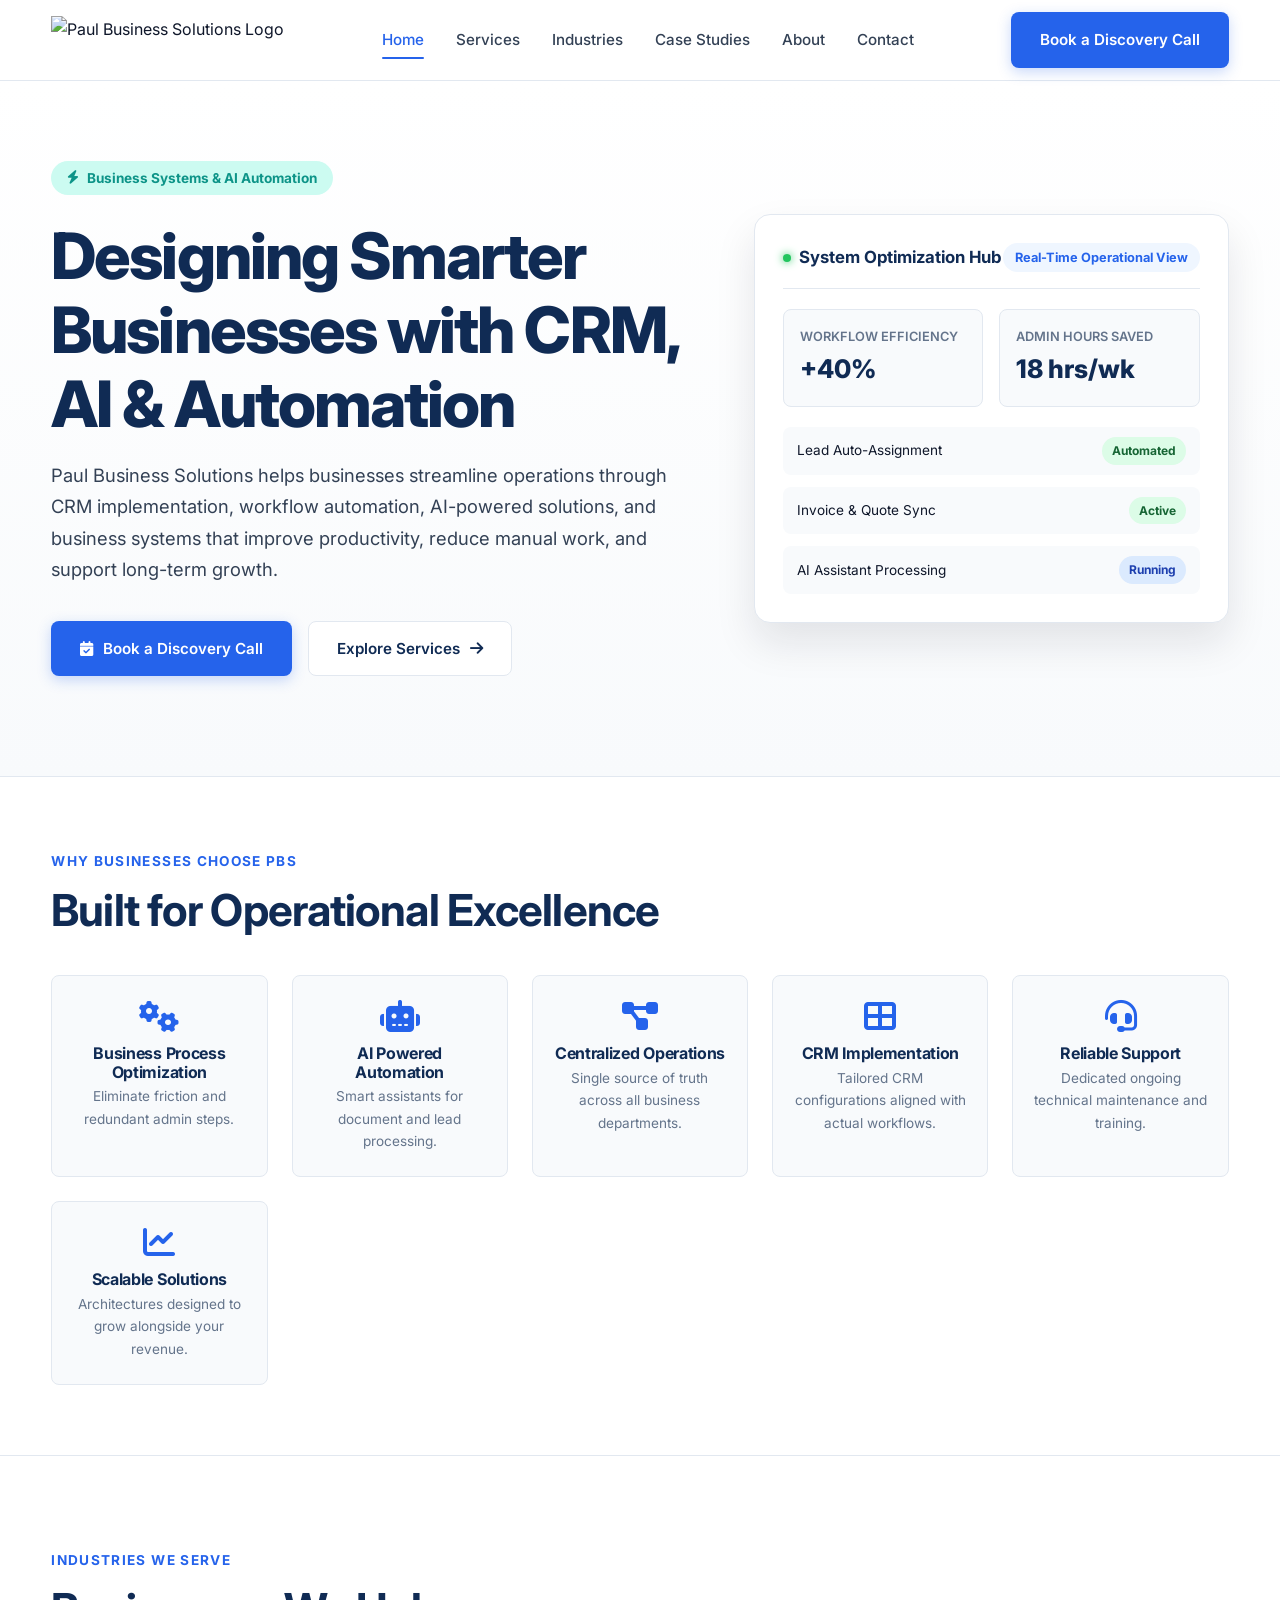
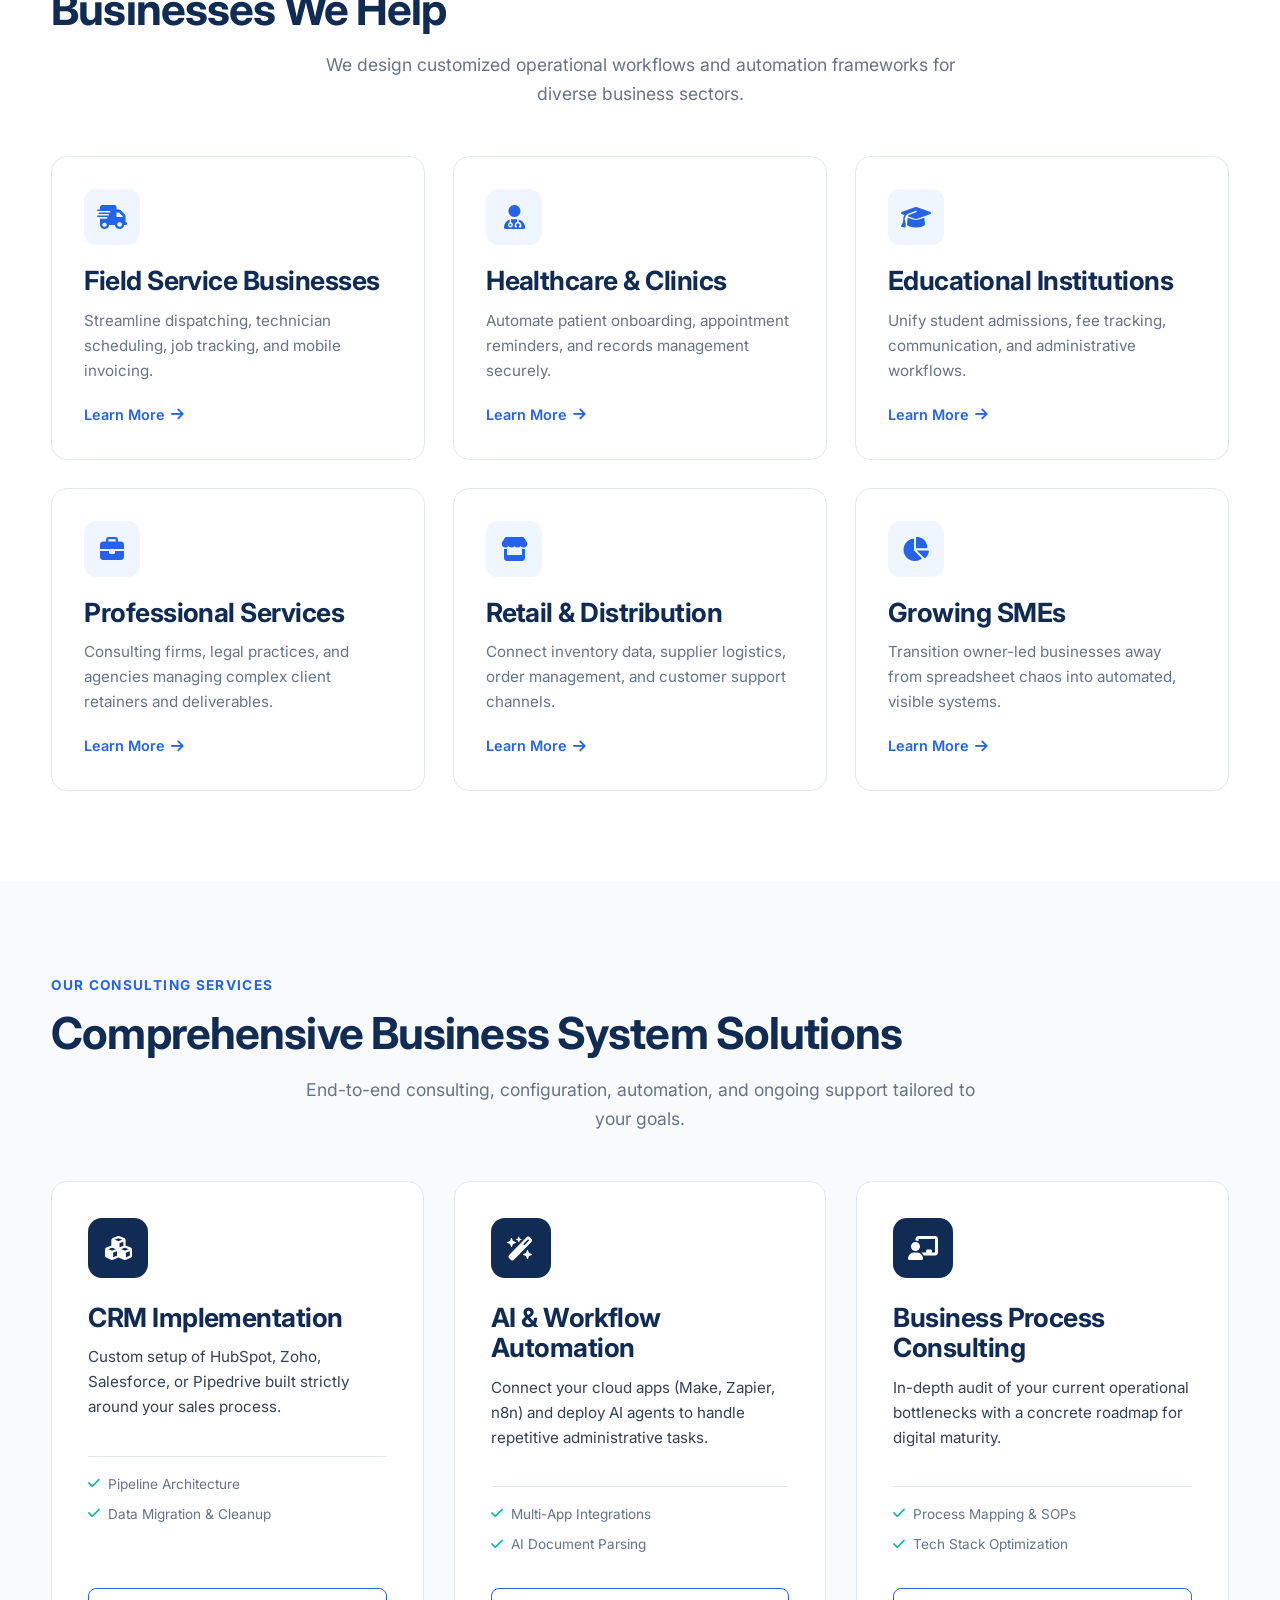
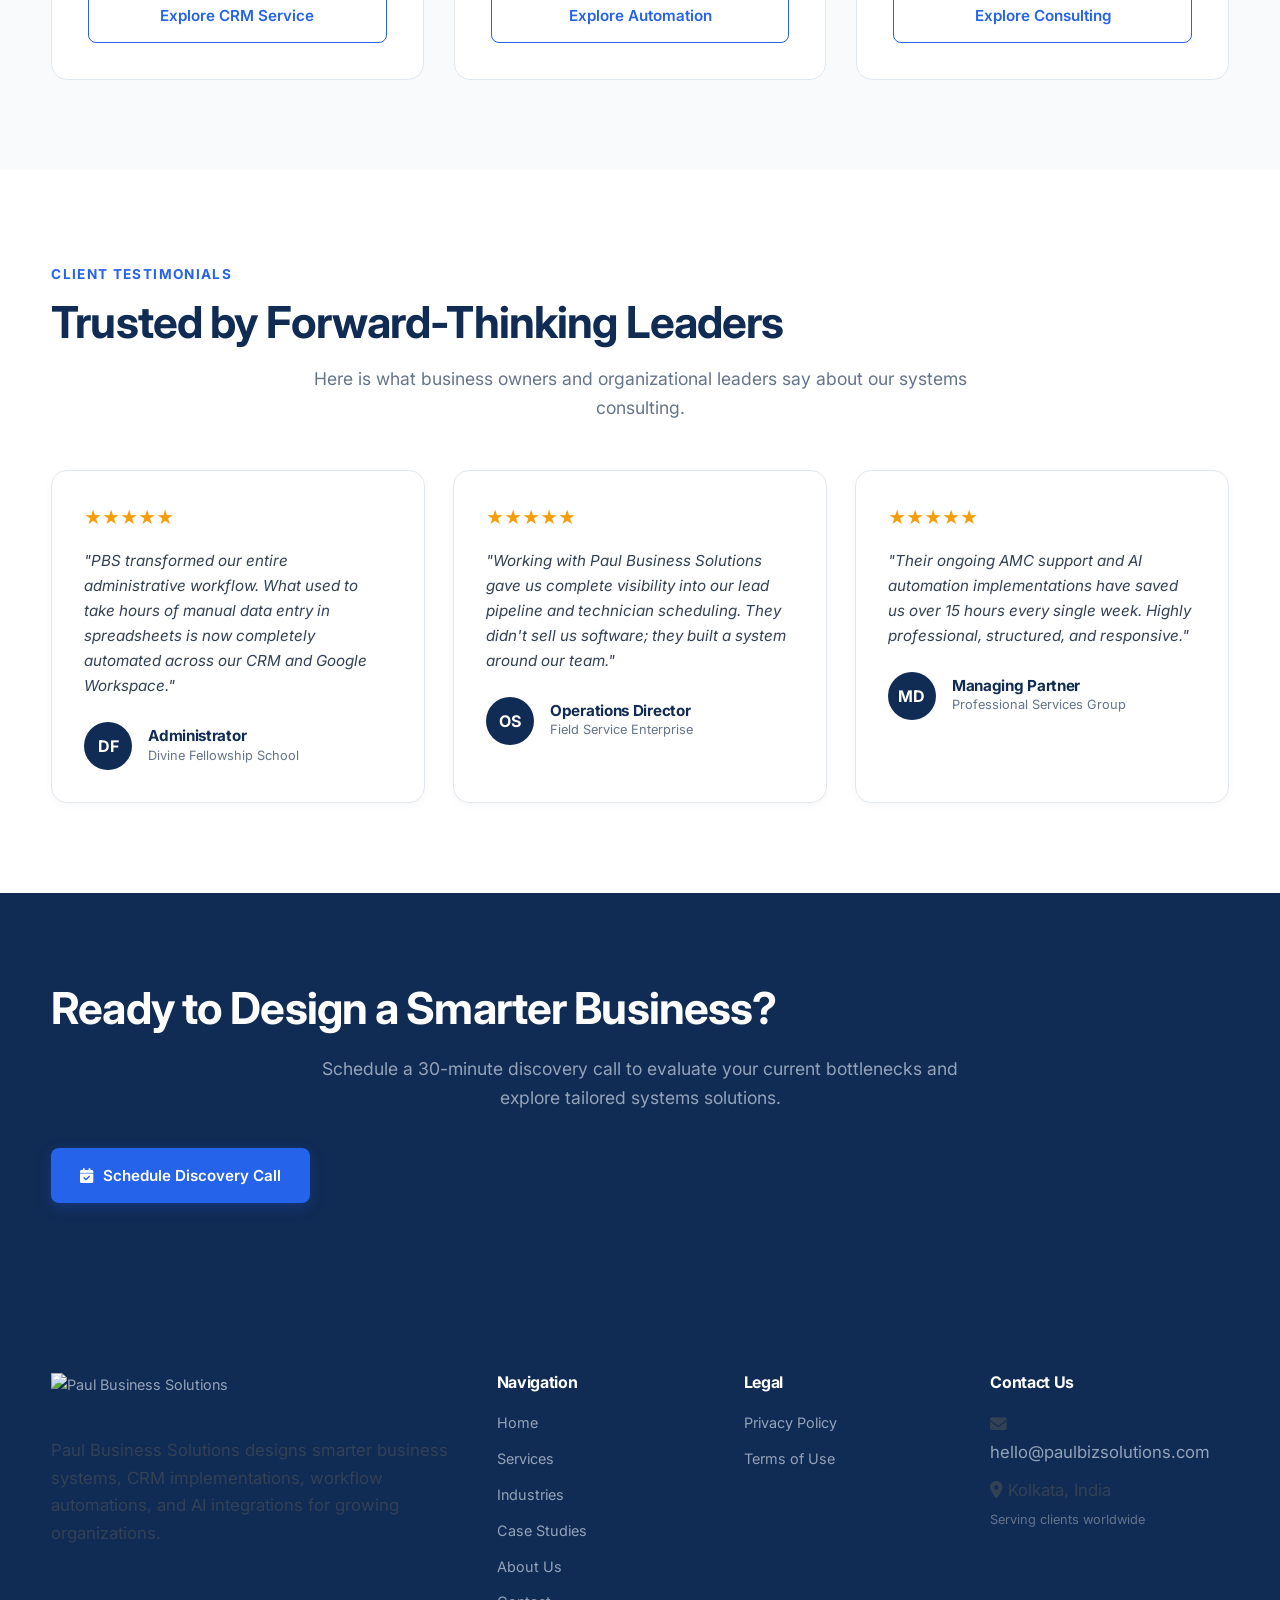
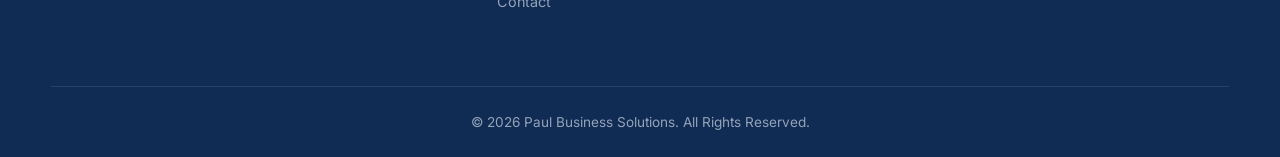
==== index.html @ d0a486e7 "update aug5" ====
<!DOCTYPE html>
<html lang="en">
<head>
    <meta charset="UTF-8">
    <meta name="viewport" content="width=device-width, initial-scale=1.0">
    <title>Paul Business Solutions | Business Systems, CRM & AI Automation Consultancy</title>
    <meta name="description" content="Paul Business Solutions designs smarter business systems, custom CRM implementations, workflow automations, and AI solutions to optimize productivity for growing SMEs.">
    <link rel="canonical" href="https://paulbizsolutions.com/">
    
    <!-- Open Graph / Social Media -->
    <meta property="og:type" content="website">
    <meta property="og:url" content="https://paulbizsolutions.com/">
    <meta property="og:title" content="Paul Business Solutions | Business Systems, CRM & AI Automation Consultancy">
    <meta property="og:description" content="Streamline your operations with tailored CRM systems, AI automation, and business process consulting.">
    <meta property="og:image" content="https://paulbizsolutions.com/assets/images/logo.png">

    <!-- Twitter -->
    <meta name="twitter:card" content="summary_large_image">
    <meta name="twitter:title" content="Paul Business Solutions | Business Systems & AI Automation">
    <meta name="twitter:description" content="Designing smarter businesses with CRM, AI, and workflow automation.">
    <meta name="twitter:image" content="https://paulbizsolutions.com/assets/images/logo.png">

    <!-- Fonts & Icons -->
    <link rel="preconnect" href="https://fonts.googleapis.com">
    <link rel="preconnect" href="https://fonts.gstatic.com" crossorigin>
    <link href="https://fonts.googleapis.com/css2?family=Inter:wght@400;500;600;700;800&display=swap" rel="stylesheet">
    <link rel="stylesheet" href="https://cdnjs.cloudflare.com/ajax/libs/font-awesome/6.7.2/css/all.min.css">
    <link rel="stylesheet" href="assets/css/style.css">

    <!-- Schema.org JSON-LD -->
    <script type="application/ld+json">
    {
      "@context": "https://schema.org",
      "@type": "Consulting",
      "name": "Paul Business Solutions",
      "url": "https://paulbizsolutions.com",
      "logo": "https://paulbizsolutions.com/assets/images/logo.png",
      "description": "Business Systems & AI Automation Consultancy specializing in CRM implementation, workflow automation, and process consulting for SMEs.",
      "email": "hello@paulbizsolutions.com",
      "address": {
        "@type": "PostalAddress",
        "addressLocality": "Kolkata",
        "addressCountry": "India"
      }
    }
    </script>
</head>
<body>

    <!-- HEADER / NAVIGATION -->
    <header>
        <div class="container navbar">
            <a href="index.html" class="logo">
                <img src="assets/images/icon.png" alt="Paul Business Solutions Logo">
            </a>

            <nav class="nav-menu" aria-label="Main Navigation">
                <a href="index.html" class="nav-link active">Home</a>
                <a href="services.html" class="nav-link">Services</a>
                <a href="industries.html" class="nav-link">Industries</a>
                <a href="case-studies.html" class="nav-link">Case Studies</a>
                <a href="about.html" class="nav-link">About</a>
                <a href="contact.html" class="nav-link">Contact</a>
            </nav>

            <a href="#" class="btn btn-primary js-calendar-btn">Book a Discovery Call</a>

            <button class="mobile-toggle" aria-label="Toggle navigation menu" aria-expanded="false">
                <i class="fa-solid fa-bars"></i>
            </button>
        </div>
    </header>

    <!-- MOBILE NAVIGATION DRAWER -->
    <div class="mobile-nav" aria-label="Mobile Navigation">
        <a href="index.html" class="nav-link active">Home</a>
        <a href="services.html" class="nav-link">Services</a>
        <a href="industries.html" class="nav-link">Industries</a>
        <a href="case-studies.html" class="nav-link">Case Studies</a>
        <a href="about.html" class="nav-link">About</a>
        <a href="contact.html" class="nav-link">Contact</a>
        <a href="#" class="btn btn-primary js-calendar-btn" style="margin-top: 16px;">Book a Discovery Call</a>
    </div>

    <!-- HERO SECTION -->
    <section class="hero">
        <div class="container hero-grid">
            <div class="hero-content">
                <span class="hero-badge">
                    <i class="fa-solid fa-bolt"></i> Business Systems & AI Automation
                </span>
                <h1>Designing Smarter Businesses with CRM, AI & Automation</h1>
                <p class="lead">
                    Paul Business Solutions helps businesses streamline operations through CRM implementation, workflow automation, AI-powered solutions, and business systems that improve productivity, reduce manual work, and support long-term growth.
                </p>
                <div class="hero-buttons">
                    <a href="#" class="btn btn-primary js-calendar-btn">
                        <i class="fa-solid fa-calendar-check"></i> Book a Discovery Call
                    </a>
                    <a href="services.html" class="btn btn-secondary">
                        Explore Services <i class="fa-solid fa-arrow-right"></i>
                    </a>
                </div>
            </div>

            <!-- HERO DASHBOARD WIDGET -->
            <div class="hero-widget">
                <div class="widget-header">
                    <div class="widget-title">
                        <span class="live-dot"></span> System Optimization Hub
                    </div>
                    <span class="meta-tag">Real-Time Operational View</span>
                </div>
                <div class="widget-stats">
                    <div class="widget-stat-card">
                        <span>Workflow Efficiency</span>
                        <strong>+40%</strong>
                    </div>
                    <div class="widget-stat-card">
                        <span>Admin Hours Saved</span>
                        <strong>18 hrs/wk</strong>
                    </div>
                </div>
                <div class="widget-activity">
                    <div class="activity-item">
                        <span>Lead Auto-Assignment</span>
                        <span class="status status-success">Automated</span>
                    </div>
                    <div class="activity-item">
                        <span>Invoice & Quote Sync</span>
                        <span class="status status-success">Active</span>
                    </div>
                    <div class="activity-item">
                        <span>AI Assistant Processing</span>
                        <span class="status status-info">Running</span>
                    </div>
                </div>
            </div>
        </div>
    </section>

    <!-- TRUST SECTION -->
    <section class="trust-section">
        <div class="container">
            <div class="text-center" style="margin-bottom: 40px;">
                <span class="section-tag">WHY BUSINESSES CHOOSE PBS</span>
                <h2>Built for Operational Excellence</h2>
            </div>
            <div class="trust-grid">
                <div class="trust-card">
                    <i class="fa-solid fa-gears"></i>
                    <h3>Business Process Optimization</h3>
                    <p>Eliminate friction and redundant admin steps.</p>
                </div>
                <div class="trust-card">
                    <i class="fa-solid fa-robot"></i>
                    <h3>AI Powered Automation</h3>
                    <p>Smart assistants for document and lead processing.</p>
                </div>
                <div class="trust-card">
                    <i class="fa-solid fa-diagram-project"></i>
                    <h3>Centralized Operations</h3>
                    <p>Single source of truth across all business departments.</p>
                </div>
                <div class="trust-card">
                    <i class="fa-solid fa-table-cells-large"></i>
                    <h3>CRM Implementation</h3>
                    <p>Tailored CRM configurations aligned with actual workflows.</p>
                </div>
                <div class="trust-card">
                    <i class="fa-solid fa-headset"></i>
                    <h3>Reliable Support</h3>
                    <p>Dedicated ongoing technical maintenance and training.</p>
                </div>
                <div class="trust-card">
                    <i class="fa-solid fa-chart-line"></i>
                    <h3>Scalable Solutions</h3>
                    <p>Architectures designed to grow alongside your revenue.</p>
                </div>
            </div>
        </div>
    </section>

    <!-- INDUSTRIES SECTION -->
    <section class="section-light">
        <div class="container">
            <div class="text-center">
                <span class="section-tag">INDUSTRIES WE SERVE</span>
                <h2>Businesses We Help</h2>
                <p class="section-subtitle">We design customized operational workflows and automation frameworks for diverse business sectors.</p>
            </div>
            <div class="industries-grid">
                <div class="industry-card">
                    <div class="industry-icon"><i class="fa-solid fa-truck-fast"></i></div>
                    <h3>Field Service Businesses</h3>
                    <p>Streamline dispatching, technician scheduling, job tracking, and mobile invoicing.</p>
                    <a href="industries.html#field-services" class="industry-link">Learn More <i class="fa-solid fa-arrow-right"></i></a>
                </div>
                <div class="industry-card">
                    <div class="industry-icon"><i class="fa-solid fa-user-doctor"></i></div>
                    <h3>Healthcare & Clinics</h3>
                    <p>Automate patient onboarding, appointment reminders, and records management securely.</p>
                    <a href="industries.html#healthcare" class="industry-link">Learn More <i class="fa-solid fa-arrow-right"></i></a>
                </div>
                <div class="industry-card">
                    <div class="industry-icon"><i class="fa-solid fa-graduation-cap"></i></div>
                    <h3>Educational Institutions</h3>
                    <p>Unify student admissions, fee tracking, communication, and administrative workflows.</p>
                    <a href="industries.html#education" class="industry-link">Learn More <i class="fa-solid fa-arrow-right"></i></a>
                </div>
                <div class="industry-card">
                    <div class="industry-icon"><i class="fa-solid fa-briefcase"></i></div>
                    <h3>Professional Services</h3>
                    <p>Consulting firms, legal practices, and agencies managing complex client retainers and deliverables.</p>
                    <a href="industries.html#professional-services" class="industry-link">Learn More <i class="fa-solid fa-arrow-right"></i></a>
                </div>
                <div class="industry-card">
                    <div class="industry-icon"><i class="fa-solid fa-store"></i></div>
                    <h3>Retail & Distribution</h3>
                    <p>Connect inventory data, supplier logistics, order management, and customer support channels.</p>
                    <a href="industries.html#retail" class="industry-link">Learn More <i class="fa-solid fa-arrow-right"></i></a>
                </div>
                <div class="industry-card">
                    <div class="industry-icon"><i class="fa-solid fa-chart-pie"></i></div>
                    <h3>Growing SMEs</h3>
                    <p>Transition owner-led businesses away from spreadsheet chaos into automated, visible systems.</p>
                    <a href="industries.html#smes" class="industry-link">Learn More <i class="fa-solid fa-arrow-right"></i></a>
                </div>
            </div>
        </div>
    </section>

    <!-- CORE SERVICES OVERVIEW -->
    <section>
        <div class="container">
            <div class="text-center">
                <span class="section-tag">OUR CONSULTING SERVICES</span>
                <h2>Comprehensive Business System Solutions</h2>
                <p class="section-subtitle">End-to-end consulting, configuration, automation, and ongoing support tailored to your goals.</p>
            </div>
            <div class="services-grid">
                <div class="service-card">
                    <div class="service-icon"><i class="fa-solid fa-cubes"></i></div>
                    <h3>CRM Implementation</h3>
                    <p>Custom setup of HubSpot, Zoho, Salesforce, or Pipedrive built strictly around your sales process.</p>
                    <ul class="service-deliverables">
                        <li><i class="fa-solid fa-check"></i> Pipeline Architecture</li>
                        <li><i class="fa-solid fa-check"></i> Data Migration & Cleanup</li>
                    </ul>
                    <a href="services.html#crm" class="btn btn-outline" style="margin-top: auto;">Explore CRM Service</a>
                </div>
                <div class="service-card">
                    <div class="service-icon"><i class="fa-solid fa-wand-magic-sparkles"></i></div>
                    <h3>AI & Workflow Automation</h3>
                    <p>Connect your cloud apps (Make, Zapier, n8n) and deploy AI agents to handle repetitive administrative tasks.</p>
                    <ul class="service-deliverables">
                        <li><i class="fa-solid fa-check"></i> Multi-App Integrations</li>
                        <li><i class="fa-solid fa-check"></i> AI Document Parsing</li>
                    </ul>
                    <a href="services.html#automation" class="btn btn-outline" style="margin-top: auto;">Explore Automation</a>
                </div>
                <div class="service-card">
                    <div class="service-icon"><i class="fa-solid fa-chalkboard-user"></i></div>
                    <h3>Business Process Consulting</h3>
                    <p>In-depth audit of your current operational bottlenecks with a concrete roadmap for digital maturity.</p>
                    <ul class="service-deliverables">
                        <li><i class="fa-solid fa-check"></i> Process Mapping & SOPs</li>
                        <li><i class="fa-solid fa-check"></i> Tech Stack Optimization</li>
                    </ul>
                    <a href="services.html#consulting" class="btn btn-outline" style="margin-top: auto;">Explore Consulting</a>
                </div>
            </div>
        </div>
    </section>

    <!-- TESTIMONIALS SECTION -->
    <section class="section-light">
        <div class="container">
            <div class="text-center">
                <span class="section-tag">CLIENT TESTIMONIALS</span>
                <h2>Trusted by Forward-Thinking Leaders</h2>
                <p class="section-subtitle">Here is what business owners and organizational leaders say about our systems consulting.</p>
            </div>
            <div class="testimonials-grid">
                <div class="testimonial-card">
                    <div class="testimonial-stars">★★★★★</div>
                    <p class="testimonial-text">"PBS transformed our entire administrative workflow. What used to take hours of manual data entry in spreadsheets is now completely automated across our CRM and Google Workspace."</p>
                    <div class="testimonial-author">
                        <div class="avatar-placeholder">DF</div>
                        <div class="author-info">
                            <h4>Administrator</h4>
                            <p>Divine Fellowship School</p>
                        </div>
                    </div>
                </div>
                <div class="testimonial-card">
                    <div class="testimonial-stars">★★★★★</div>
                    <p class="testimonial-text">"Working with Paul Business Solutions gave us complete visibility into our lead pipeline and technician scheduling. They didn't sell us software; they built a system around our team."</p>
                    <div class="testimonial-author">
                        <div class="avatar-placeholder">OS</div>
                        <div class="author-info">
                            <h4>Operations Director</h4>
                            <p>Field Service Enterprise</p>
                        </div>
                    </div>
                </div>
                <div class="testimonial-card">
                    <div class="testimonial-stars">★★★★★</div>
                    <p class="testimonial-text">"Their ongoing AMC support and AI automation implementations have saved us over 15 hours every single week. Highly professional, structured, and responsive."</p>
                    <div class="testimonial-author">
                        <div class="avatar-placeholder">MD</div>
                        <div class="author-info">
                            <h4>Managing Partner</h4>
                            <p>Professional Services Group</p>
                        </div>
                    </div>
                </div>
            </div>
        </div>
    </section>

    <!-- CALL TO ACTION BANNER -->
    <section class="section-dark text-center">
        <div class="container">
            <h2 style="margin-bottom: 20px;">Ready to Design a Smarter Business?</h2>
            <p class="section-subtitle" style="margin-bottom: 36px;">Schedule a 30-minute discovery call to evaluate your current bottlenecks and explore tailored systems solutions.</p>
            <a href="#" class="btn btn-primary js-calendar-btn">
                <i class="fa-solid fa-calendar-check"></i> Schedule Discovery Call
            </a>
        </div>
    </section>

    <!-- FOOTER -->
    <footer class="footer">
        <div class="container footer-grid">
            <div>
                <img src="assets/images/footerlogo.png" alt="Paul Business Solutions" class="footer-logo">
                <p>Paul Business Solutions designs smarter business systems, CRM implementations, workflow automations, and AI integrations for growing organizations.</p>
            </div>
            <div>
                <h4>Navigation</h4>
                <ul>
                    <li><a href="index.html">Home</a></li>
                    <li><a href="services.html">Services</a></li>
                    <li><a href="industries.html">Industries</a></li>
                    <li><a href="case-studies.html">Case Studies</a></li>
                    <li><a href="about.html">About Us</a></li>
                    <li><a href="contact.html">Contact</a></li>
                </ul>
            </div>
            <div>
                <h4>Legal</h4>
                <ul>
                    <li><a href="privacy.html">Privacy Policy</a></li>
                    <li><a href="terms.html">Terms of Use</a></li>
                </ul>
            </div>
            <div>
                <h4>Contact Us</h4>
                <p><i class="fa-solid fa-envelope"></i> <a href="mailto:hello@paulbizsolutions.com">hello@paulbizsolutions.com</a></p>
                <p style="margin-top: 10px;"><i class="fa-solid fa-location-dot"></i> Kolkata, India</p>
                <p style="margin-top: 4px; font-size: 0.8rem; color: #64748B;">Serving clients worldwide</p>
            </div>
        </div>
        <div class="footer-bottom">
            © 2026 Paul Business Solutions. All Rights Reserved.
        </div>
    </footer>

    <script src="assets/js/script.js"></script>
</body>
</html>
---- assets/css/style.css ----
/* ==========================================
   PAUL BUSINESS SOLUTIONS (PBS)
   Design System & Master Stylesheet v2.0
========================================== */

:root {
    /* COLOR PALETTE */
    --primary: #102B54;         /* Dark Navy */
    --primary-light: #1E3A8A;   /* Medium Navy */
    --secondary: #2563EB;       /* Brand Blue */
    --secondary-hover: #1D4ED8; /* Darker Blue */
    --accent: #14B8A6;          /* Teal Accent */
    --accent-light: #CCFBF1;    /* Soft Teal */
    --dark: #0F172A;            /* Slate Dark */
    --text: #334155;            /* Body Text */
    --text-muted: #64748B;      /* Muted Text */
    --light: #F8FAFC;           /* Off-White Background */
    --card-bg: #FFFFFF;        /* Card Background */
    --card-light: #F1F5F9;      /* Light Gray Card */
    --border: #E2E8F0;          /* Border Color */
    --border-hover: #CBD5E1;    /* Darker Border */
    --white: #FFFFFF;
    
    /* SHADOWS & GLASSMORPHISM */
    --shadow-sm: 0 2px 8px rgba(15, 23, 42, 0.04);
    --shadow-md: 0 10px 30px rgba(15, 23, 42, 0.06);
    --shadow-lg: 0 20px 40px rgba(15, 23, 42, 0.1);
    --shadow-hover: 0 20px 35px rgba(37, 99, 235, 0.12);

    /* LAYOUT & SPACING */
    --container: 1240px;
    --radius-sm: 8px;
    --radius: 16px;
    --radius-lg: 24px;
    --transition: all 0.25s cubic-bezier(0.16, 1, 0.3, 1);
}

/* RESET & BASE */
*, *::before, *::after {
    margin: 0;
    padding: 0;
    box-sizing: border-box;
}

html {
    scroll-behavior: smooth;
    font-size: 16px;
}

body {
    font-family: 'Inter', system-ui, -apple-system, BlinkMacSystemFont, 'Segoe UI', Roboto, sans-serif;
    background: var(--light);
    color: var(--dark);
    line-height: 1.65;
    overflow-x: hidden;
    -webkit-font-smoothing: antialiased;
}

img {
    max-width: 100%;
    height: auto;
    display: block;
}

a {
    text-decoration: none;
    color: inherit;
    transition: var(--transition);
}

ul, ol {
    list-style: none;
}

button, input, textarea, select {
    font-family: inherit;
    font-size: inherit;
}

/* CONTAINER */
.container {
    width: min(92%, var(--container));
    margin: 0 auto;
}

/* TYPOGRAPHY */
h1, h2, h3, h4, h5, h6 {
    color: var(--primary);
    font-weight: 700;
    line-height: 1.15;
    letter-spacing: -0.02em;
}

h1 {
    font-size: clamp(2.5rem, 5.5vw, 4rem);
    font-weight: 800;
    letter-spacing: -0.03em;
}

h2 {
    font-size: clamp(2rem, 4vw, 2.75rem);
}

h3 {
    font-size: clamp(1.25rem, 2.5vw, 1.65rem);
}

p {
    color: var(--text);
    font-size: 1.05rem;
}

.lead {
    font-size: 1.15rem;
    color: var(--text);
    line-height: 1.7;
}

.section-tag {
    display: inline-block;
    color: var(--secondary);
    font-size: 0.85rem;
    font-weight: 700;
    text-transform: uppercase;
    letter-spacing: 0.1em;
    margin-bottom: 12px;
}

.section-subtitle {
    max-width: 680px;
    margin: 16px auto 48px;
    color: var(--text-muted);
    font-size: 1.1rem;
    text-align: center;
}

/* BUTTONS */
.btn {
    display: inline-flex;
    align-items: center;
    justify-content: center;
    gap: 10px;
    padding: 14px 28px;
    border-radius: var(--radius-sm);
    font-weight: 600;
    font-size: 0.95rem;
    cursor: pointer;
    transition: var(--transition);
    border: 1px solid transparent;
}

.btn-primary {
    background: var(--secondary);
    color: var(--white);
    box-shadow: 0 4px 14px rgba(37, 99, 235, 0.25);
}

.btn-primary:hover {
    background: var(--secondary-hover);
    transform: translateY(-2px);
    box-shadow: 0 6px 20px rgba(37, 99, 235, 0.35);
}

.btn-secondary {
    background: var(--white);
    color: var(--primary);
    border: 1px solid var(--border);
}

.btn-secondary:hover {
    background: var(--card-light);
    border-color: var(--border-hover);
    transform: translateY(-2px);
    box-shadow: var(--shadow-sm);
}

.btn-accent {
    background: var(--accent);
    color: var(--primary);
    font-weight: 700;
}

.btn-accent:hover {
    filter: brightness(0.95);
    transform: translateY(-2px);
}

.btn-outline {
    background: transparent;
    color: var(--secondary);
    border: 1px solid var(--secondary);
}

.btn-outline:hover {
    background: var(--secondary);
    color: var(--white);
}

/* SECTIONS */
section {
    padding: 90px 0;
}

.section-light {
    background: var(--white);
}

.section-dark {
    background: var(--primary);
    color: var(--white);
}

.section-dark h2, .section-dark h3, .section-dark p {
    color: var(--white);
}

.section-dark .section-subtitle {
    color: #94A3B8;
}

/* HEADER & NAVBAR */
header {
    position: sticky;
    top: 0;
    background: rgba(255, 255, 255, 0.95);
    backdrop-filter: blur(16px);
    -webkit-backdrop-filter: blur(16px);
    border-bottom: 1px solid var(--border);
    z-index: 1000;
    transition: var(--transition);
}

.navbar {
    height: 80px;
    display: flex;
    justify-content: space-between;
    align-items: center;
}

.logo {
    display: flex;
    align-items: center;
    gap: 12px;
}

.logo img {
    height: 48px;
    width: auto;
}

.nav-menu {
    display: flex;
    align-items: center;
    gap: 32px;
}

.nav-link {
    font-weight: 500;
    font-size: 0.95rem;
    color: var(--text);
    position: relative;
    padding: 6px 0;
}

.nav-link:hover, .nav-link.active {
    color: var(--secondary);
}

.nav-link.active::after {
    content: '';
    position: absolute;
    bottom: 0;
    left: 0;
    width: 100%;
    height: 2px;
    background: var(--secondary);
    border-radius: 2px;
}

.mobile-toggle {
    display: none;
    background: none;
    border: none;
    font-size: 1.5rem;
    color: var(--primary);
    cursor: pointer;
    padding: 8px;
}

/* MOBILE NAV DRAWER */
.mobile-nav {
    position: fixed;
    top: 80px;
    left: 0;
    width: 100%;
    height: calc(100vh - 80px);
    background: var(--white);
    padding: 30px 24px;
    display: flex;
    flex-direction: column;
    gap: 24px;
    transform: translateX(100%);
    transition: transform 0.3s ease-in-out;
    z-index: 999;
    overflow-y: auto;
    border-top: 1px solid var(--border);
}

.mobile-nav.active {
    transform: translateX(0);
}

.mobile-nav .nav-link {
    font-size: 1.2rem;
    font-weight: 600;
    padding: 10px 0;
    border-bottom: 1px solid var(--border);
}

/* HERO SECTION */
.hero {
    padding: 80px 0 100px;
    background: linear-gradient(180deg, #FFFFFF 0%, #F8FAFC 100%);
}

.hero-grid {
    display: grid;
    grid-template-columns: 1.15fr 0.85fr;
    gap: 60px;
    align-items: center;
}

.hero-badge {
    display: inline-flex;
    align-items: center;
    gap: 8px;
    padding: 6px 16px;
    border-radius: 999px;
    background: var(--accent-light);
    color: #0D9488;
    font-size: 0.85rem;
    font-weight: 700;
    margin-bottom: 24px;
}

.hero h1 {
    margin-bottom: 20px;
}

.hero p.lead {
    margin-bottom: 36px;
    max-width: 620px;
}

.hero-buttons {
    display: flex;
    gap: 16px;
    flex-wrap: wrap;
}

/* HERO DASHBOARD WIDGET */
.hero-widget {
    background: var(--white);
    border: 1px solid var(--border);
    border-radius: var(--radius);
    padding: 28px;
    box-shadow: var(--shadow-lg);
    position: relative;
}

.widget-header {
    display: flex;
    justify-content: space-between;
    align-items: center;
    padding-bottom: 16px;
    border-bottom: 1px solid var(--border);
    margin-bottom: 20px;
}

.widget-title {
    font-weight: 700;
    color: var(--primary);
    font-size: 1.05rem;
    display: flex;
    align-items: center;
    gap: 8px;
}

.live-dot {
    width: 8px;
    height: 8px;
    background: #22C55E;
    border-radius: 50%;
    display: inline-block;
    box-shadow: 0 0 8px #22C55E;
}

.widget-stats {
    display: grid;
    grid-template-columns: repeat(2, 1fr);
    gap: 16px;
    margin-bottom: 20px;
}

.widget-stat-card {
    background: var(--light);
    border: 1px solid var(--border);
    padding: 16px;
    border-radius: var(--radius-sm);
}

.widget-stat-card span {
    display: block;
    font-size: 0.8rem;
    color: var(--text-muted);
    font-weight: 600;
    text-transform: uppercase;
}

.widget-stat-card strong {
    font-size: 1.6rem;
    color: var(--primary);
    font-weight: 800;
}

.widget-activity {
    display: flex;
    flex-direction: column;
    gap: 12px;
}

.activity-item {
    display: flex;
    align-items: center;
    justify-content: space-between;
    padding: 10px 14px;
    background: #F8FAFC;
    border-radius: 8px;
    font-size: 0.85rem;
}

.activity-item span.status {
    padding: 4px 10px;
    border-radius: 999px;
    font-size: 0.75rem;
    font-weight: 700;
}

.status-success { background: #DCFCE7; color: #166534; }
.status-info { background: #DBEAFE; color: #1E40AF; }

/* TRUST SECTION */
.trust-section {
    padding: 70px 0;
    background: var(--white);
    border-top: 1px solid var(--border);
    border-bottom: 1px solid var(--border);
}

.trust-grid {
    display: grid;
    grid-template-columns: repeat(auto-fit, minmax(180px, 1fr));
    gap: 24px;
}

.trust-card {
    background: var(--light);
    border: 1px solid var(--border);
    padding: 24px 20px;
    border-radius: var(--radius-sm);
    text-align: center;
    transition: var(--transition);
}

.trust-card:hover {
    transform: translateY(-4px);
    border-color: var(--secondary);
    box-shadow: var(--shadow-md);
}

.trust-card i {
    font-size: 2rem;
    color: var(--secondary);
    margin-bottom: 12px;
}

.trust-card h3 {
    font-size: 1rem;
    margin-bottom: 4px;
}

.trust-card p {
    font-size: 0.85rem;
    color: var(--text-muted);
}

/* INDUSTRIES SECTION */
.industries-grid {
    display: grid;
    grid-template-columns: repeat(auto-fit, minmax(320px, 1fr));
    gap: 28px;
}

.industry-card {
    background: var(--white);
    border: 1px solid var(--border);
    padding: 32px;
    border-radius: var(--radius);
    transition: var(--transition);
    display: flex;
    flex-direction: column;
}

.industry-card:hover {
    transform: translateY(-6px);
    box-shadow: var(--shadow-hover);
    border-color: var(--secondary);
}

.industry-icon {
    width: 56px;
    height: 56px;
    border-radius: 12px;
    background: #EFF6FF;
    color: var(--secondary);
    display: flex;
    align-items: center;
    justify-content: center;
    font-size: 1.5rem;
    margin-bottom: 20px;
}

.industry-card h3 {
    margin-bottom: 12px;
}

.industry-card p {
    color: var(--text-muted);
    font-size: 0.95rem;
    margin-bottom: 20px;
    flex-grow: 1;
}

.industry-link {
    color: var(--secondary);
    font-weight: 600;
    font-size: 0.9rem;
    display: inline-flex;
    align-items: center;
    gap: 6px;
}

.industry-link:hover {
    gap: 10px;
}

/* SERVICES GRID */
.services-grid {
    display: grid;
    grid-template-columns: repeat(auto-fit, minmax(340px, 1fr));
    gap: 30px;
}

.service-card {
    background: var(--white);
    border: 1px solid var(--border);
    border-radius: var(--radius);
    padding: 36px;
    transition: var(--transition);
    display: flex;
    flex-direction: column;
}

.service-card:hover {
    transform: translateY(-6px);
    box-shadow: var(--shadow-lg);
    border-color: var(--secondary);
}

.service-icon {
    width: 60px;
    height: 60px;
    border-radius: 14px;
    background: var(--primary);
    color: var(--white);
    display: flex;
    align-items: center;
    justify-content: center;
    font-size: 1.5rem;
    margin-bottom: 24px;
}

.service-card h3 {
    margin-bottom: 12px;
}

.service-card p {
    color: var(--text);
    font-size: 0.95rem;
    margin-bottom: 20px;
}

.service-deliverables {
    margin: 16px 0 24px;
    padding-top: 16px;
    border-top: 1px solid var(--border);
}

.service-deliverables li {
    font-size: 0.85rem;
    color: var(--text-muted);
    margin-bottom: 8px;
    display: flex;
    align-items: center;
    gap: 8px;
}

.service-deliverables i {
    color: var(--accent);
}

/* CASE STUDIES PAGE & COMPONENT */
.case-study-hero {
    background: var(--primary);
    color: var(--white);
    padding: 90px 0;
}

.case-study-card {
    background: var(--white);
    border: 1px solid var(--border);
    border-radius: var(--radius-lg);
    overflow: hidden;
    box-shadow: var(--shadow-md);
    margin-bottom: 60px;
}

.case-study-grid {
    display: grid;
    grid-template-columns: 1fr 1fr;
    gap: 0;
}

.case-study-content {
    padding: 48px;
}

.case-study-media {
    background: var(--card-light);
    padding: 48px;
    display: flex;
    flex-direction: column;
    justify-content: center;
    align-items: center;
    border-left: 1px solid var(--border);
}

.meta-tags {
    display: flex;
    gap: 10px;
    margin-bottom: 16px;
    flex-wrap: wrap;
}

.meta-tag {
    padding: 4px 12px;
    border-radius: 999px;
    background: #EFF6FF;
    color: var(--secondary);
    font-size: 0.8rem;
    font-weight: 700;
}

.case-results-grid {
    display: grid;
    grid-template-columns: repeat(3, 1fr);
    gap: 16px;
    margin: 28px 0;
    text-align: center;
}

.case-result-item {
    background: var(--light);
    padding: 16px;
    border-radius: var(--radius-sm);
    border: 1px solid var(--border);
}

.case-result-item strong {
    font-size: 1.5rem;
    color: var(--secondary);
    display: block;
}

.case-result-item span {
    font-size: 0.75rem;
    color: var(--text-muted);
}

/* TESTIMONIALS SECTION */
.testimonials-grid {
    display: grid;
    grid-template-columns: repeat(auto-fit, minmax(320px, 1fr));
    gap: 28px;
}

.testimonial-card {
    background: var(--white);
    border: 1px solid var(--border);
    border-radius: var(--radius);
    padding: 32px;
    box-shadow: var(--shadow-sm);
    transition: var(--transition);
}

.testimonial-card:hover {
    transform: translateY(-4px);
    box-shadow: var(--shadow-md);
}

.testimonial-stars {
    color: #F59E0B;
    font-size: 1.1rem;
    margin-bottom: 16px;
}

.testimonial-text {
    font-style: italic;
    color: var(--text);
    margin-bottom: 24px;
    font-size: 0.95rem;
}

.testimonial-author {
    display: flex;
    align-items: center;
    gap: 16px;
}

.avatar-placeholder {
    width: 48px;
    height: 48px;
    border-radius: 50%;
    background: var(--primary);
    color: var(--white);
    display: flex;
    align-items: center;
    justify-content: center;
    font-weight: 700;
    font-size: 1rem;
}

.author-info h4 {
    font-size: 0.95rem;
}

.author-info p {
    font-size: 0.8rem;
    color: var(--text-muted);
}

/* ABOUT PAGE */
.timeline {
    position: relative;
    max-width: 800px;
    margin: 40px auto 0;
    padding-left: 30px;
    border-left: 2px solid var(--border);
}

.timeline-item {
    position: relative;
    margin-bottom: 40px;
}

.timeline-item::before {
    content: '';
    position: absolute;
    left: -37px;
    top: 4px;
    width: 12px;
    height: 12px;
    border-radius: 50%;
    background: var(--secondary);
    border: 2px solid var(--white);
}

.timeline-year {
    font-weight: 700;
    color: var(--secondary);
    font-size: 0.9rem;
}

/* CONTACT PAGE */
.contact-grid {
    display: grid;
    grid-template-columns: 1.2fr 0.8fr;
    gap: 50px;
}

.contact-card {
    background: var(--white);
    border: 1px solid var(--border);
    border-radius: var(--radius);
    padding: 40px;
    box-shadow: var(--shadow-md);
}

.form-group {
    margin-bottom: 20px;
}

.form-group label {
    display: block;
    font-weight: 600;
    font-size: 0.85rem;
    margin-bottom: 8px;
    color: var(--primary);
}

.form-control {
    width: 100%;
    padding: 14px 16px;
    border: 1px solid var(--border);
    border-radius: var(--radius-sm);
    background: var(--light);
    color: var(--dark);
    transition: var(--transition);
}

.form-control:focus {
    outline: none;
    border-color: var(--secondary);
    background: var(--white);
    box-shadow: 0 0 0 3px rgba(37, 99, 235, 0.1);
}

.contact-info-list {
    display: flex;
    flex-direction: column;
    gap: 24px;
}

.contact-info-item {
    display: flex;
    gap: 16px;
    align-items: flex-start;
}

.contact-info-item i {
    width: 44px;
    height: 44px;
    border-radius: 10px;
    background: #EFF6FF;
    color: var(--secondary);
    display: flex;
    align-items: center;
    justify-content: center;
    font-size: 1.2rem;
    flex-shrink: 0;
}

/* ACCORDION / FAQ */
.accordion {
    max-width: 800px;
    margin: 0 auto;
}

.accordion-item {
    border: 1px solid var(--border);
    border-radius: var(--radius-sm);
    margin-bottom: 16px;
    background: var(--white);
    overflow: hidden;
}

.accordion-header {
    padding: 20px 24px;
    font-weight: 600;
    color: var(--primary);
    cursor: pointer;
    display: flex;
    justify-content: space-between;
    align-items: center;
    user-select: none;
}

.accordion-body {
    padding: 0 24px 20px;
    color: var(--text-muted);
    font-size: 0.95rem;
    display: none;
}

.accordion-item.active .accordion-body {
    display: block;
}

.accordion-item.active .accordion-header i {
    transform: rotate(180deg);
}

/* FOOTER */
.footer {
    background: var(--primary);
    color: #94A3B8;
    padding: 80px 0 0;
    font-size: 0.9rem;
}

.footer-grid {
    display: grid;
    grid-template-columns: 2fr 1fr 1fr 1.2fr;
    gap: 48px;
    padding-bottom: 60px;
    border-bottom: 1px solid rgba(255, 255, 255, 0.1);
}

.footer-logo {
    height: 44px;
    width: auto;
    margin-bottom: 20px;
}

.footer h4 {
    color: var(--white);
    margin-bottom: 20px;
    font-size: 1rem;
}

.footer ul li {
    margin-bottom: 12px;
}

.footer a {
    color: #94A3B8;
}

.footer a:hover {
    color: var(--white);
}

.footer-bottom {
    padding: 24px 0;
    text-align: center;
    font-size: 0.85rem;
}

/* RESPONSIVE DESIGN */
@media (max-width: 1024px) {
    .hero-grid, .case-study-grid, .contact-grid {
        grid-template-columns: 1fr;
        gap: 40px;
    }

    .footer-grid {
        grid-template-columns: 1fr 1fr;
    }
}

@media (max-width: 768px) {
    .nav-menu {
        display: none;
    }

    .mobile-toggle {
        display: block;
    }

    .hero {
        padding: 50px 0;
    }

    .hero-buttons {
        flex-direction: column;
        width: 100%;
    }

    .hero-buttons .btn {
        width: 100%;
    }

    .case-study-media {
        border-left: none;
        border-top: 1px solid var(--border);
    }

    .case-results-grid {
        grid-template-columns: 1fr;
    }

    .footer-grid {
        grid-template-columns: 1fr;
    }
}
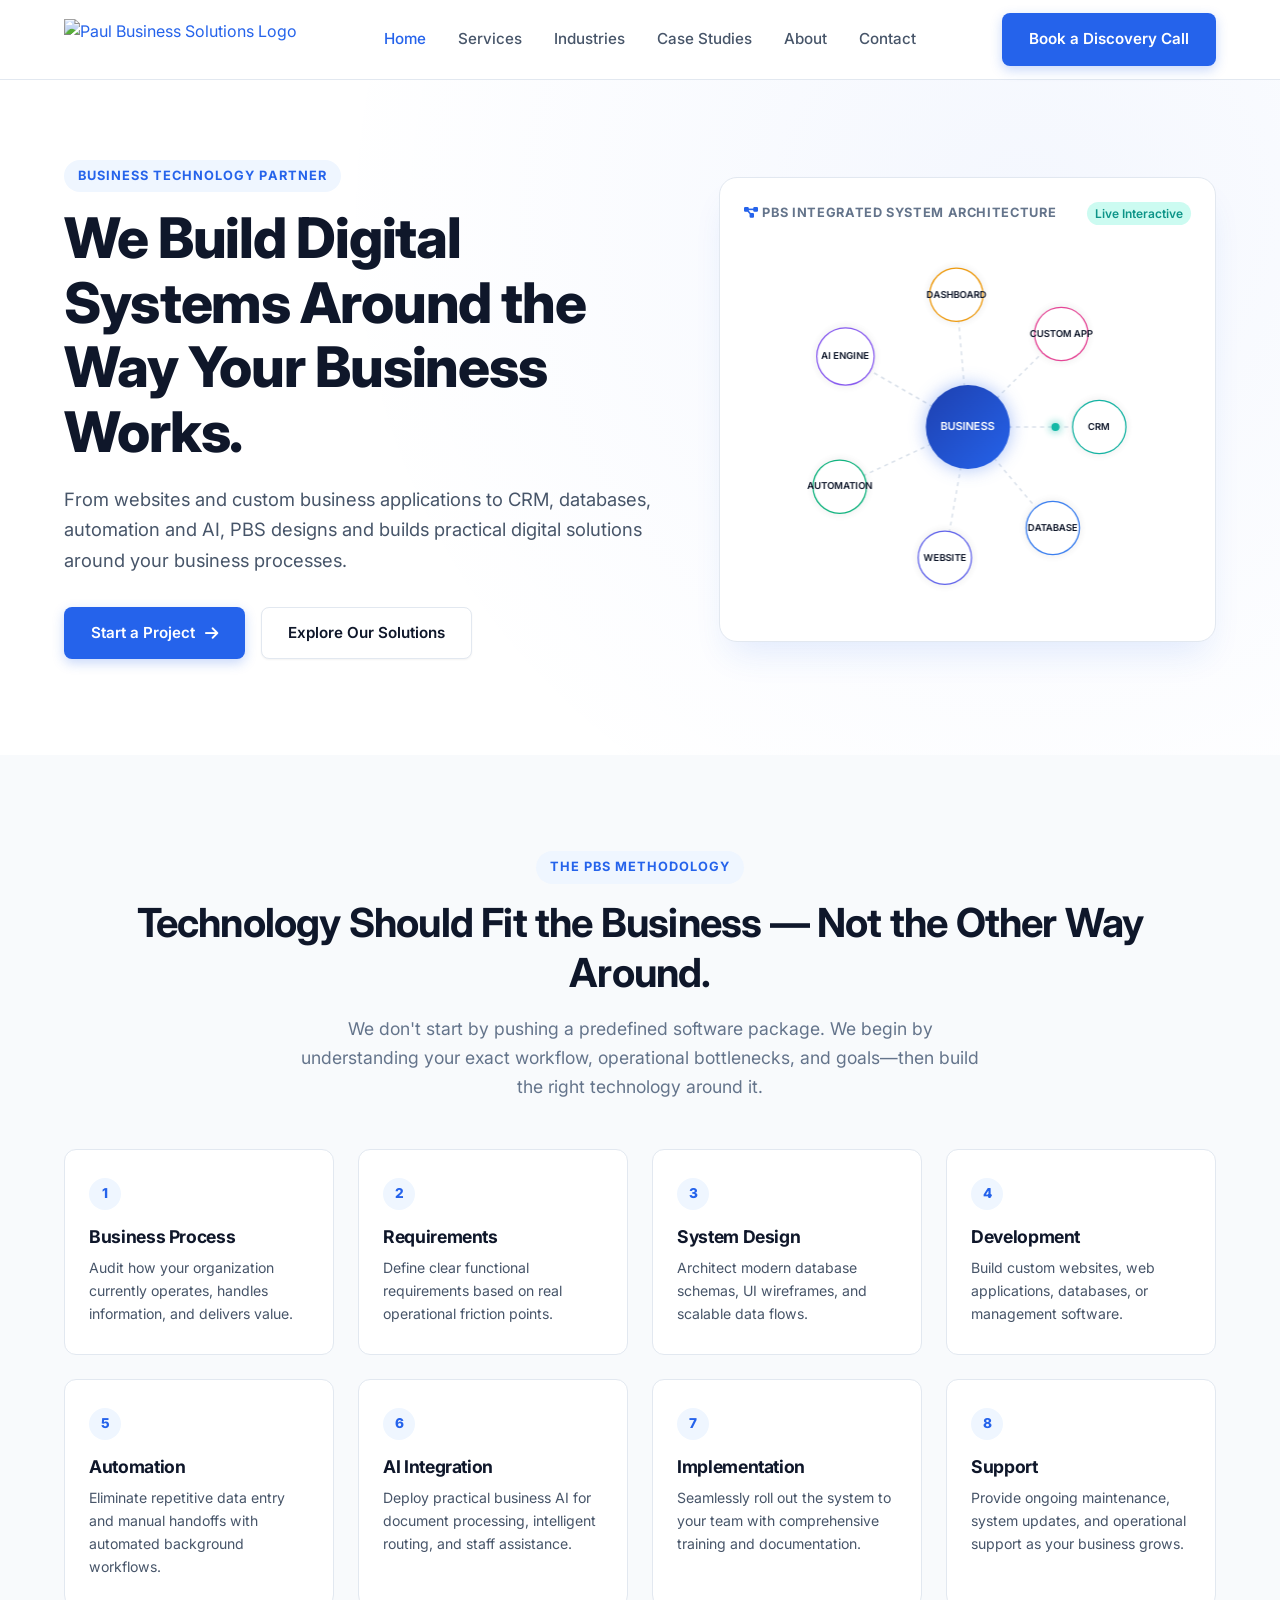
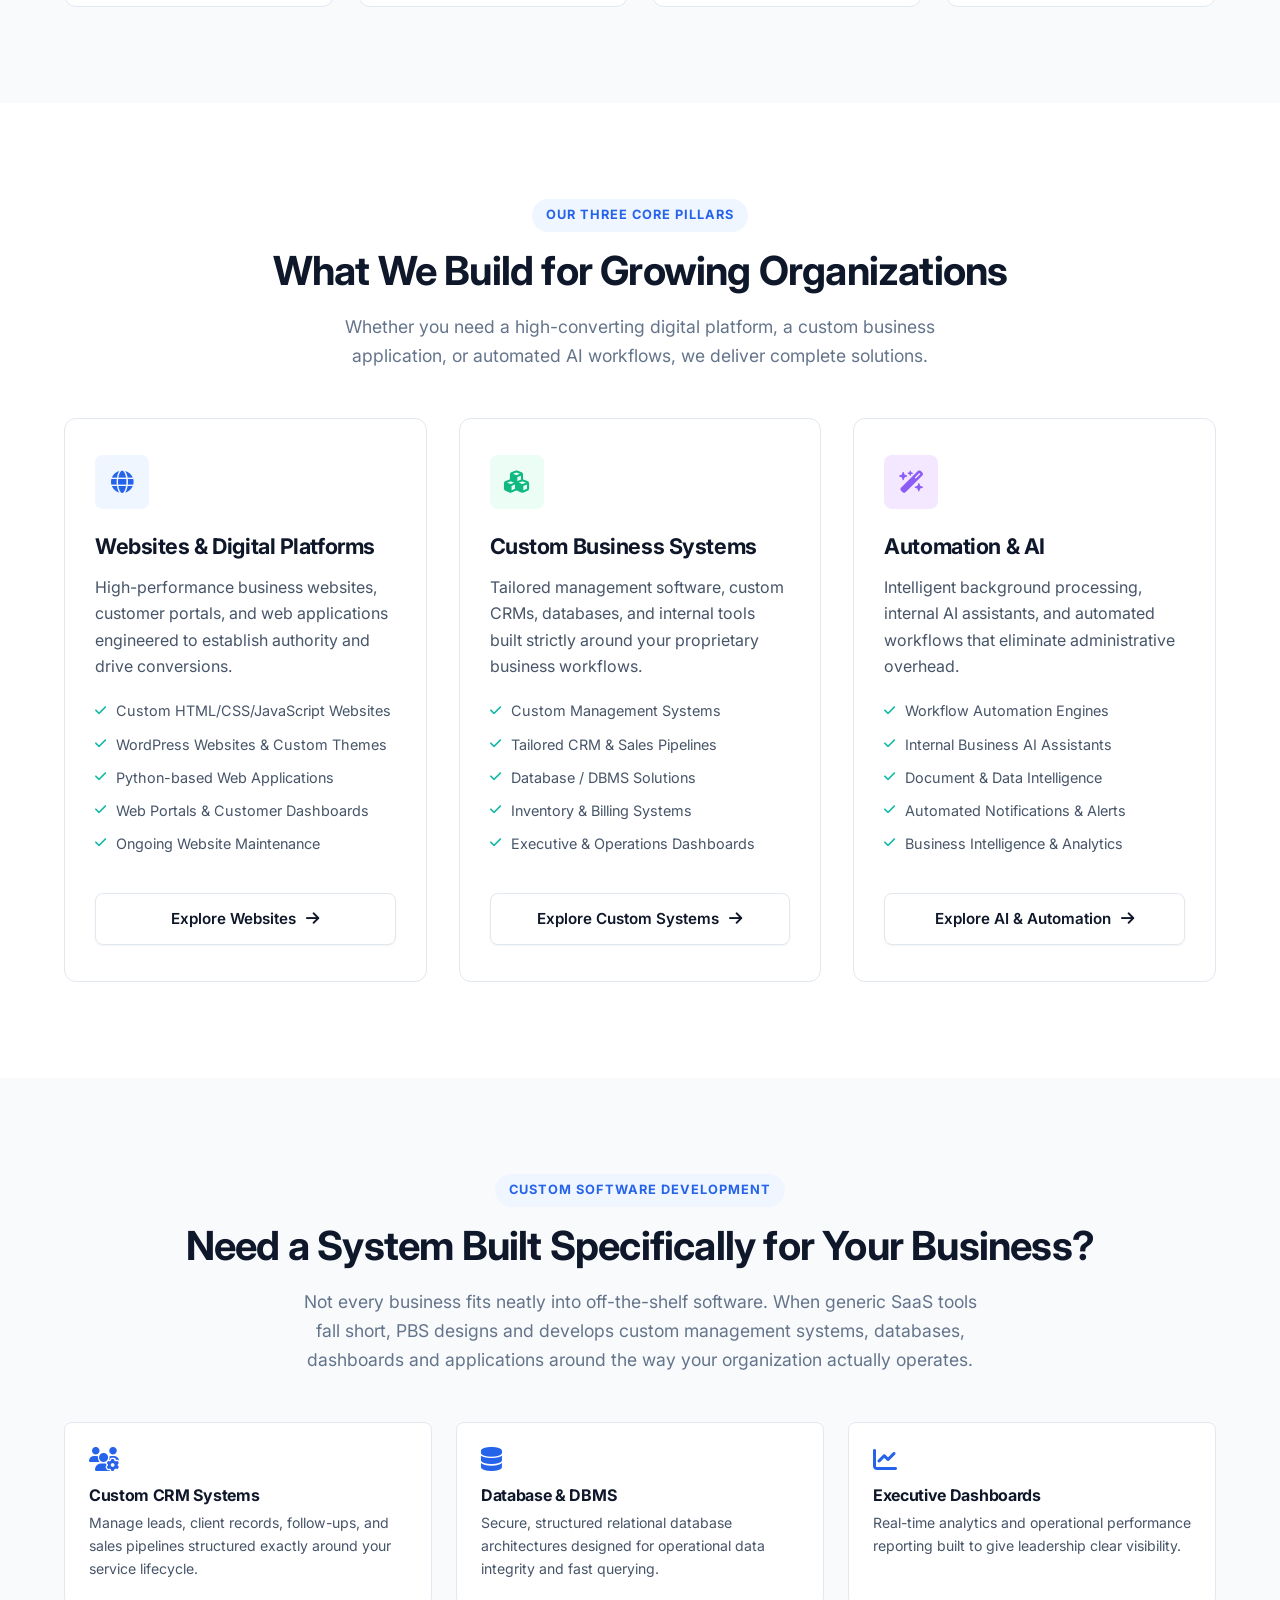
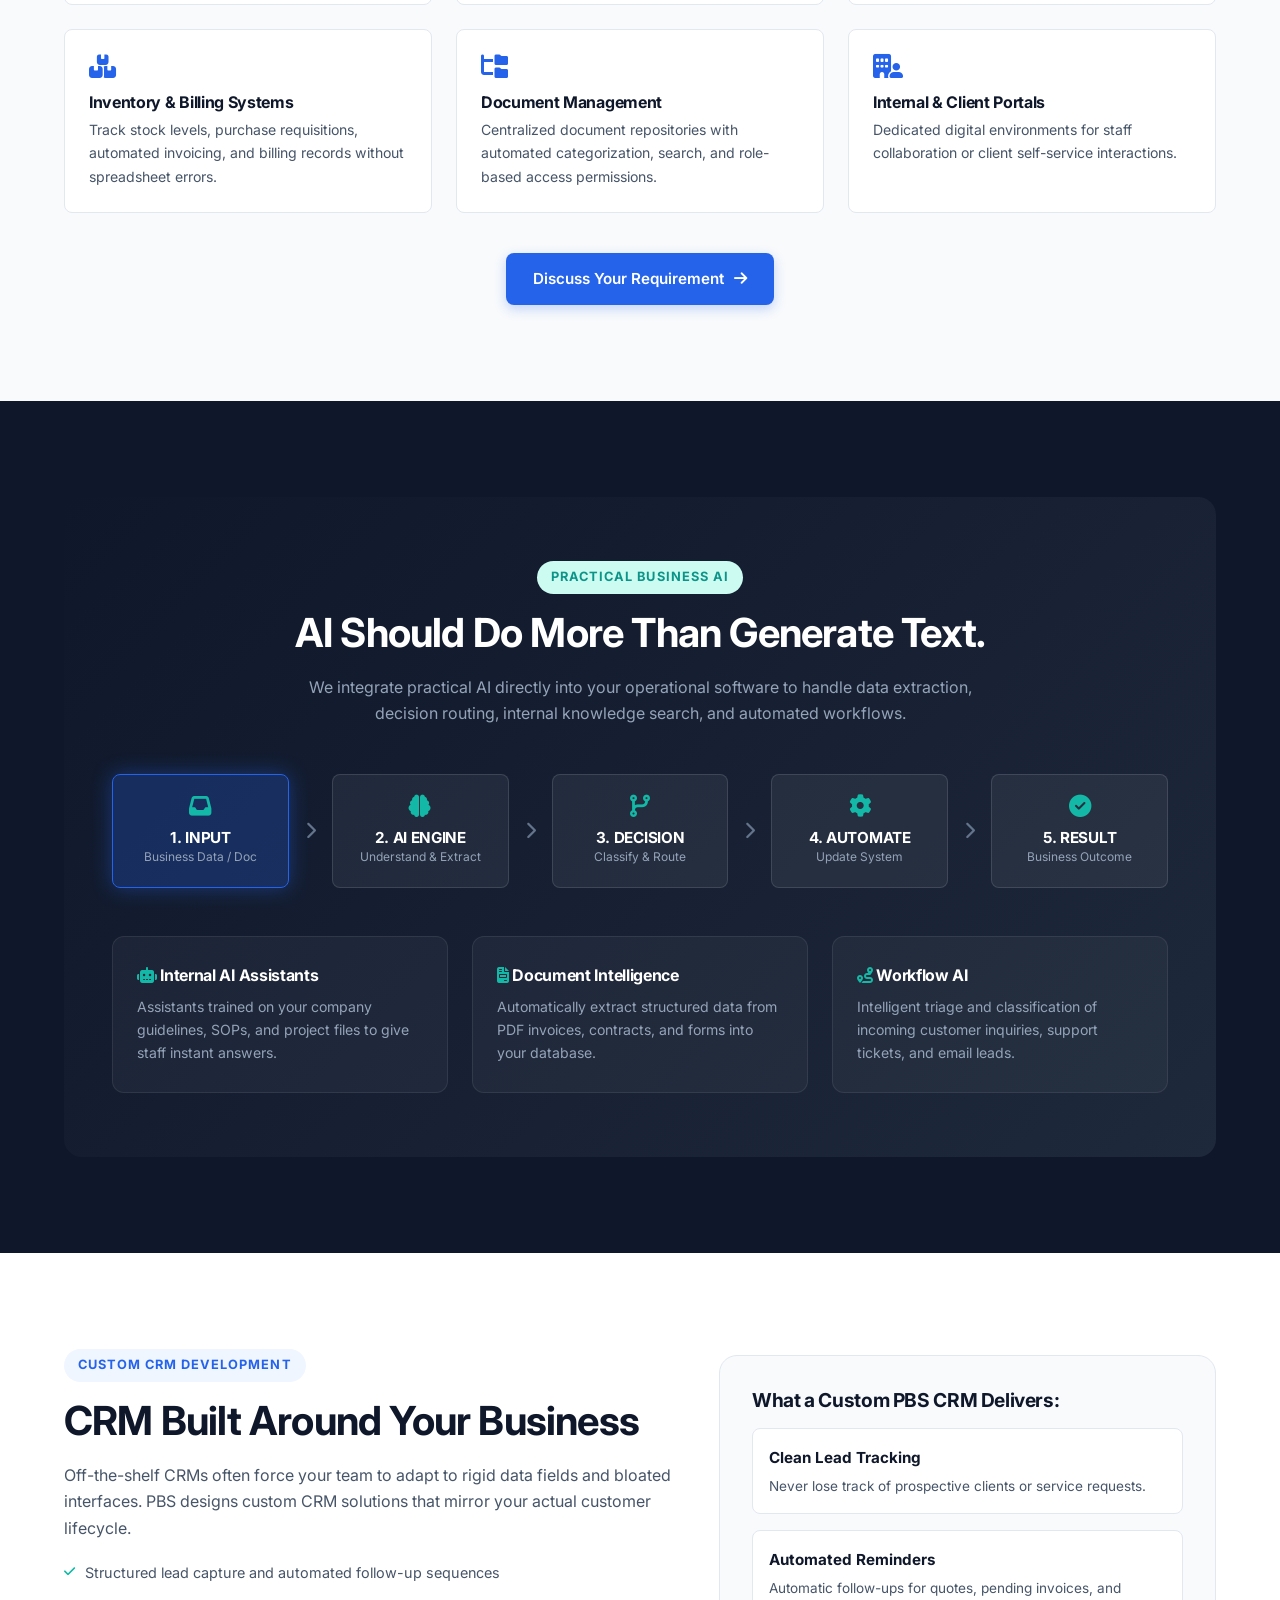
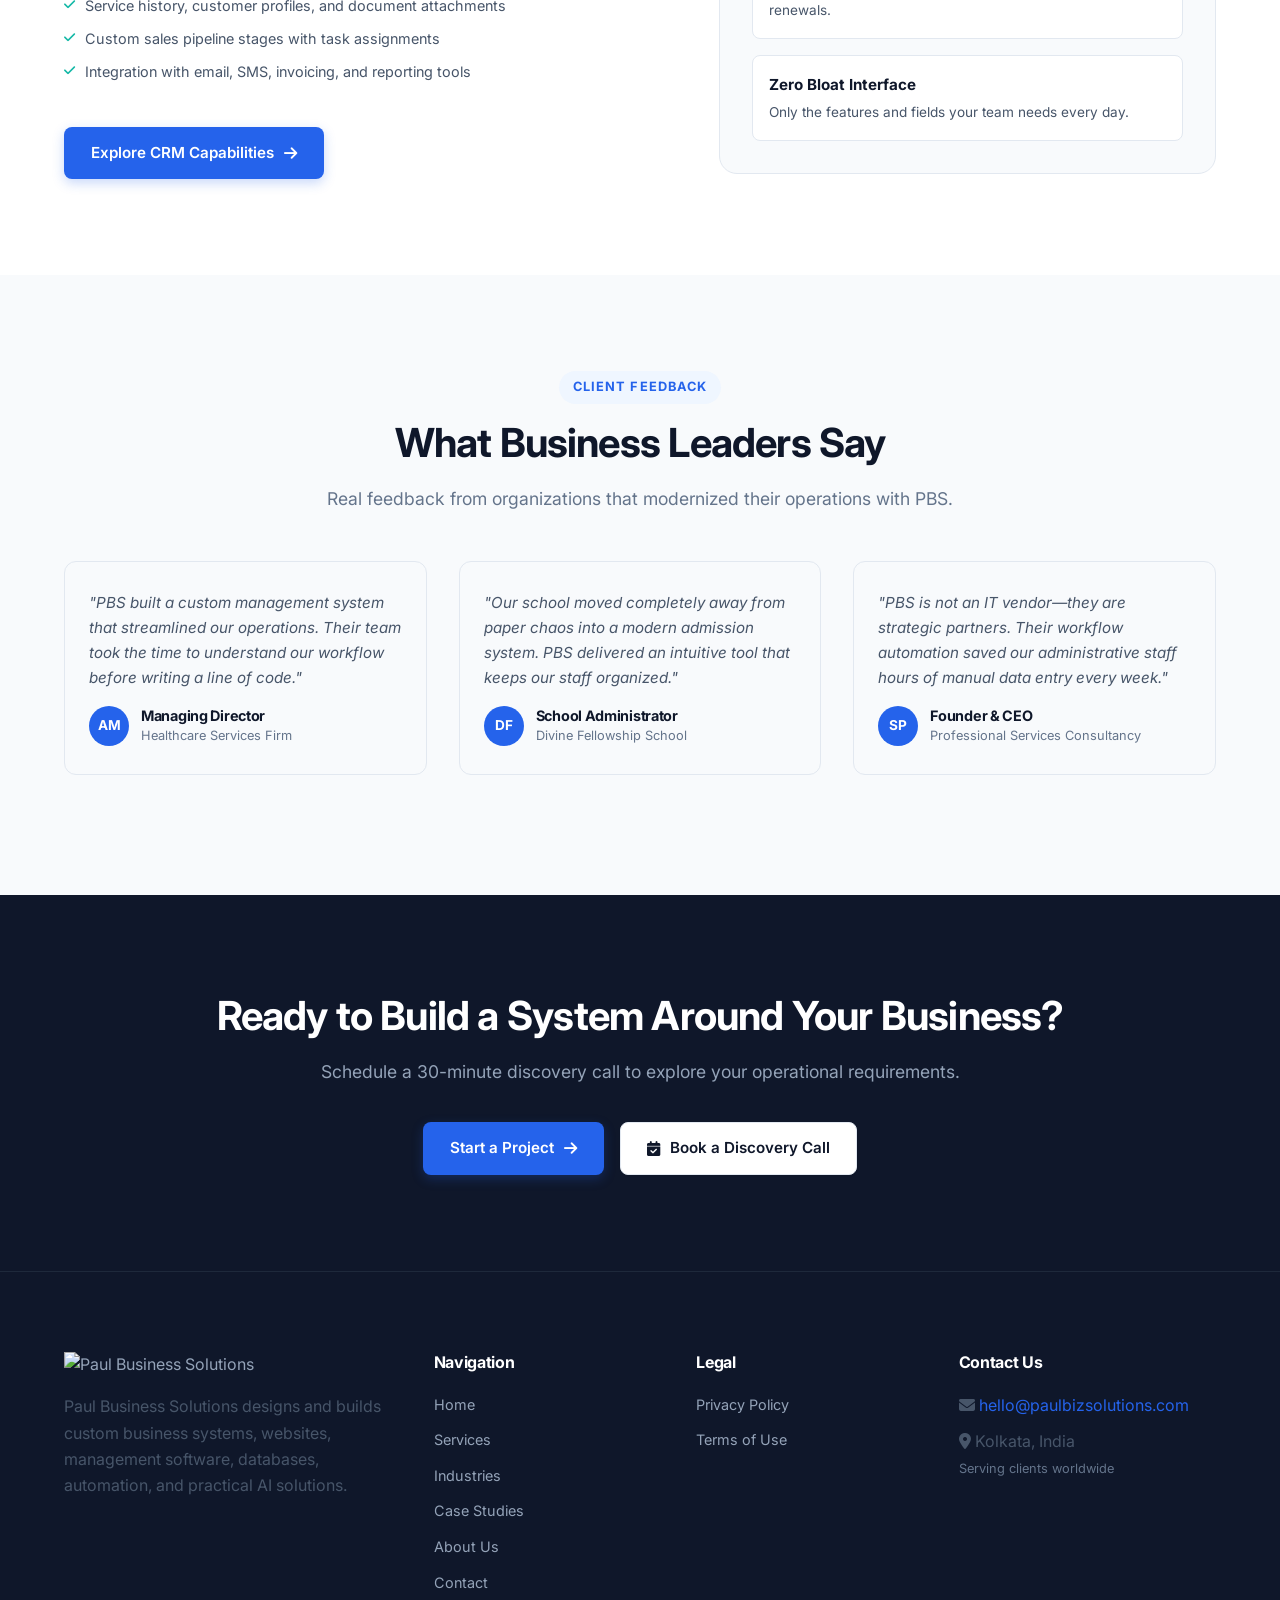
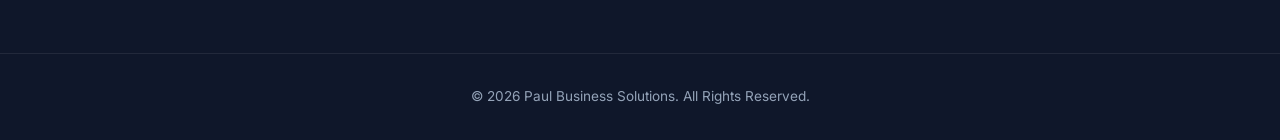
==== commit 0c0bf5d9: "Implement PBS website repositioning" ====
--- a/index.html
+++ b/index.html
@@ -3,39 +3,36 @@
 <head>
     <meta charset="UTF-8">
     <meta name="viewport" content="width=device-width, initial-scale=1.0">
-    <title>Paul Business Solutions | Business Systems, CRM & AI Automation Consultancy</title>
-    <meta name="description" content="Paul Business Solutions designs smarter business systems, custom CRM implementations, workflow automations, and AI solutions to optimize productivity for growing SMEs.">
-    <link rel="canonical" href="https://paulbizsolutions.com/">
+    <title>Paul Business Solutions | Business Systems, Websites, Custom Software & AI</title>
+    <meta name="description" content="PBS designs and builds custom digital systems, business websites, management software, databases, workflow automation, and AI solutions tailored around your business processes.">
+    <link rel="canonical" href="https://paulbizsolutions.com/index.html">
     
-    <!-- Open Graph / Social Media -->
+    <!-- Open Graph / Social -->
     <meta property="og:type" content="website">
-    <meta property="og:url" content="https://paulbizsolutions.com/">
-    <meta property="og:title" content="Paul Business Solutions | Business Systems, CRM & AI Automation Consultancy">
-    <meta property="og:description" content="Streamline your operations with tailored CRM systems, AI automation, and business process consulting.">
-    <meta property="og:image" content="https://paulbizsolutions.com/assets/images/logo.png">
-
-    <!-- Twitter -->
-    <meta name="twitter:card" content="summary_large_image">
-    <meta name="twitter:title" content="Paul Business Solutions | Business Systems & AI Automation">
-    <meta name="twitter:description" content="Designing smarter businesses with CRM, AI, and workflow automation.">
-    <meta name="twitter:image" content="https://paulbizsolutions.com/assets/images/logo.png">
-
-    <!-- Fonts & Icons -->
+    <meta property="og:url" content="https://paulbizsolutions.com/index.html">
+    <meta property="og:title" content="Paul Business Solutions | Business Systems, Custom Software & AI">
+    <meta property="og:description" content="We build digital systems around the way your business works. Custom software, websites, CRM, databases, automation & AI.">
+    <meta property="og:image" content="assets/images/logo.png">
+
+    <!-- Favicon -->
+    <link rel="icon" href="assets/images/icon.png" type="image/png">
+    
+    <!-- Google Fonts & Font Awesome -->
     <link rel="preconnect" href="https://fonts.googleapis.com">
     <link rel="preconnect" href="https://fonts.gstatic.com" crossorigin>
     <link href="https://fonts.googleapis.com/css2?family=Inter:wght@400;500;600;700;800&display=swap" rel="stylesheet">
     <link rel="stylesheet" href="https://cdnjs.cloudflare.com/ajax/libs/font-awesome/6.7.2/css/all.min.css">
     <link rel="stylesheet" href="assets/css/style.css">
 
-    <!-- Schema.org JSON-LD -->
+    <!-- Structured Data (JSON-LD) -->
     <script type="application/ld+json">
     {
       "@context": "https://schema.org",
-      "@type": "Consulting",
+      "@type": "Organization",
       "name": "Paul Business Solutions",
       "url": "https://paulbizsolutions.com",
       "logo": "https://paulbizsolutions.com/assets/images/logo.png",
-      "description": "Business Systems & AI Automation Consultancy specializing in CRM implementation, workflow automation, and process consulting for SMEs.",
+      "description": "Provider of custom business systems, websites, custom software development, database management systems, workflow automation, and AI solutions.",
       "email": "hello@paulbizsolutions.com",
       "address": {
         "@type": "PostalAddress",
@@ -47,14 +44,14 @@
 </head>
 <body>
 
-    <!-- HEADER / NAVIGATION -->
-    <header>
-        <div class="container navbar">
+    <!-- NAVIGATION BAR -->
+    <header class="navbar">
+        <div class="container nav-container">
             <a href="index.html" class="logo">
-                <img src="assets/images/icon.png" alt="Paul Business Solutions Logo">
+                <img src="assets/images/logo.png" alt="Paul Business Solutions Logo">
             </a>
-
-            <nav class="nav-menu" aria-label="Main Navigation">
+            
+            <nav class="nav-links">
                 <a href="index.html" class="nav-link active">Home</a>
                 <a href="services.html" class="nav-link">Services</a>
                 <a href="industries.html" class="nav-link">Industries</a>
@@ -65,209 +62,355 @@
 
             <a href="#" class="btn btn-primary js-calendar-btn">Book a Discovery Call</a>
 
-            <button class="mobile-toggle" aria-label="Toggle navigation menu" aria-expanded="false">
+            <button class="mobile-toggle" aria-label="Toggle Navigation Menu">
                 <i class="fa-solid fa-bars"></i>
             </button>
         </div>
+
+        <div class="mobile-nav">
+            <a href="index.html" class="nav-link active">Home</a>
+            <a href="services.html" class="nav-link">Services</a>
+            <a href="industries.html" class="nav-link">Industries</a>
+            <a href="case-studies.html" class="nav-link">Case Studies</a>
+            <a href="about.html" class="nav-link">About</a>
+            <a href="contact.html" class="nav-link">Contact</a>
+            <a href="#" class="btn btn-primary js-calendar-btn">Book a Discovery Call</a>
+        </div>
     </header>
-
-    <!-- MOBILE NAVIGATION DRAWER -->
-    <div class="mobile-nav" aria-label="Mobile Navigation">
-        <a href="index.html" class="nav-link active">Home</a>
-        <a href="services.html" class="nav-link">Services</a>
-        <a href="industries.html" class="nav-link">Industries</a>
-        <a href="case-studies.html" class="nav-link">Case Studies</a>
-        <a href="about.html" class="nav-link">About</a>
-        <a href="contact.html" class="nav-link">Contact</a>
-        <a href="#" class="btn btn-primary js-calendar-btn" style="margin-top: 16px;">Book a Discovery Call</a>
-    </div>
 
     <!-- HERO SECTION -->
     <section class="hero">
         <div class="container hero-grid">
             <div class="hero-content">
-                <span class="hero-badge">
-                    <i class="fa-solid fa-bolt"></i> Business Systems & AI Automation
-                </span>
-                <h1>Designing Smarter Businesses with CRM, AI & Automation</h1>
-                <p class="lead">
-                    Paul Business Solutions helps businesses streamline operations through CRM implementation, workflow automation, AI-powered solutions, and business systems that improve productivity, reduce manual work, and support long-term growth.
-                </p>
-                <div class="hero-buttons">
-                    <a href="#" class="btn btn-primary js-calendar-btn">
-                        <i class="fa-solid fa-calendar-check"></i> Book a Discovery Call
+                <span class="section-tag">BUSINESS TECHNOLOGY PARTNER</span>
+                <h1>We Build Digital Systems Around the Way Your Business Works.</h1>
+                <p>From websites and custom business applications to CRM, databases, automation and AI, PBS designs and builds practical digital solutions around your business processes.</p>
+
+                <div class="hero-cta-group">
+                    <a href="contact.html" class="btn btn-primary">
+                        Start a Project <i class="fa-solid fa-arrow-right"></i>
                     </a>
                     <a href="services.html" class="btn btn-secondary">
-                        Explore Services <i class="fa-solid fa-arrow-right"></i>
+                        Explore Our Solutions
                     </a>
                 </div>
             </div>
 
-            <!-- HERO DASHBOARD WIDGET -->
-            <div class="hero-widget">
-                <div class="widget-header">
-                    <div class="widget-title">
-                        <span class="live-dot"></span> System Optimization Hub
-                    </div>
-                    <span class="meta-tag">Real-Time Operational View</span>
-                </div>
-                <div class="widget-stats">
-                    <div class="widget-stat-card">
-                        <span>Workflow Efficiency</span>
-                        <strong>+40%</strong>
-                    </div>
-                    <div class="widget-stat-card">
-                        <span>Admin Hours Saved</span>
-                        <strong>18 hrs/wk</strong>
-                    </div>
-                </div>
-                <div class="widget-activity">
-                    <div class="activity-item">
-                        <span>Lead Auto-Assignment</span>
-                        <span class="status status-success">Automated</span>
-                    </div>
-                    <div class="activity-item">
-                        <span>Invoice & Quote Sync</span>
-                        <span class="status status-success">Active</span>
-                    </div>
-                    <div class="activity-item">
-                        <span>AI Assistant Processing</span>
-                        <span class="status status-info">Running</span>
-                    </div>
-                </div>
-            </div>
-        </div>
-    </section>
-
-    <!-- TRUST SECTION -->
-    <section class="trust-section">
-        <div class="container">
-            <div class="text-center" style="margin-bottom: 40px;">
-                <span class="section-tag">WHY BUSINESSES CHOOSE PBS</span>
-                <h2>Built for Operational Excellence</h2>
-            </div>
-            <div class="trust-grid">
-                <div class="trust-card">
-                    <i class="fa-solid fa-gears"></i>
-                    <h3>Business Process Optimization</h3>
-                    <p>Eliminate friction and redundant admin steps.</p>
-                </div>
-                <div class="trust-card">
-                    <i class="fa-solid fa-robot"></i>
-                    <h3>AI Powered Automation</h3>
-                    <p>Smart assistants for document and lead processing.</p>
-                </div>
-                <div class="trust-card">
-                    <i class="fa-solid fa-diagram-project"></i>
-                    <h3>Centralized Operations</h3>
-                    <p>Single source of truth across all business departments.</p>
-                </div>
-                <div class="trust-card">
-                    <i class="fa-solid fa-table-cells-large"></i>
-                    <h3>CRM Implementation</h3>
-                    <p>Tailored CRM configurations aligned with actual workflows.</p>
-                </div>
-                <div class="trust-card">
-                    <i class="fa-solid fa-headset"></i>
-                    <h3>Reliable Support</h3>
-                    <p>Dedicated ongoing technical maintenance and training.</p>
-                </div>
-                <div class="trust-card">
-                    <i class="fa-solid fa-chart-line"></i>
-                    <h3>Scalable Solutions</h3>
-                    <p>Architectures designed to grow alongside your revenue.</p>
-                </div>
-            </div>
-        </div>
-    </section>
-
-    <!-- INDUSTRIES SECTION -->
+            <!-- Hero Interactive Network Animation -->
+            <div class="hero-visual-card">
+                <div style="width: 100%; display: flex; justify-content: space-between; align-items: center; margin-bottom: 12px;">
+                    <span style="font-size: 0.8rem; font-weight: 700; color: var(--secondary); letter-spacing: 0.05em; text-transform: uppercase;">
+                        <i class="fa-solid fa-diagram-project" style="color: var(--primary);"></i> PBS Integrated System Architecture
+                    </span>
+                    <span style="font-size: 0.75rem; background: var(--accent-light); color: var(--accent-hover); font-weight: 600; padding: 2px 8px; border-radius: 12px;">Live Interactive</span>
+                </div>
+                
+                <div class="hero-canvas-container">
+                    <canvas id="heroNetworkCanvas"></canvas>
+                </div>
+            </div>
+        </div>
+    </section>
+
+    <!-- THE PBS APPROACH SECTION -->
     <section class="section-light">
         <div class="container">
             <div class="text-center">
-                <span class="section-tag">INDUSTRIES WE SERVE</span>
-                <h2>Businesses We Help</h2>
-                <p class="section-subtitle">We design customized operational workflows and automation frameworks for diverse business sectors.</p>
-            </div>
-            <div class="industries-grid">
-                <div class="industry-card">
-                    <div class="industry-icon"><i class="fa-solid fa-truck-fast"></i></div>
-                    <h3>Field Service Businesses</h3>
-                    <p>Streamline dispatching, technician scheduling, job tracking, and mobile invoicing.</p>
-                    <a href="industries.html#field-services" class="industry-link">Learn More <i class="fa-solid fa-arrow-right"></i></a>
-                </div>
-                <div class="industry-card">
-                    <div class="industry-icon"><i class="fa-solid fa-user-doctor"></i></div>
-                    <h3>Healthcare & Clinics</h3>
-                    <p>Automate patient onboarding, appointment reminders, and records management securely.</p>
-                    <a href="industries.html#healthcare" class="industry-link">Learn More <i class="fa-solid fa-arrow-right"></i></a>
-                </div>
-                <div class="industry-card">
-                    <div class="industry-icon"><i class="fa-solid fa-graduation-cap"></i></div>
-                    <h3>Educational Institutions</h3>
-                    <p>Unify student admissions, fee tracking, communication, and administrative workflows.</p>
-                    <a href="industries.html#education" class="industry-link">Learn More <i class="fa-solid fa-arrow-right"></i></a>
-                </div>
-                <div class="industry-card">
-                    <div class="industry-icon"><i class="fa-solid fa-briefcase"></i></div>
-                    <h3>Professional Services</h3>
-                    <p>Consulting firms, legal practices, and agencies managing complex client retainers and deliverables.</p>
-                    <a href="industries.html#professional-services" class="industry-link">Learn More <i class="fa-solid fa-arrow-right"></i></a>
-                </div>
-                <div class="industry-card">
-                    <div class="industry-icon"><i class="fa-solid fa-store"></i></div>
-                    <h3>Retail & Distribution</h3>
-                    <p>Connect inventory data, supplier logistics, order management, and customer support channels.</p>
-                    <a href="industries.html#retail" class="industry-link">Learn More <i class="fa-solid fa-arrow-right"></i></a>
-                </div>
-                <div class="industry-card">
-                    <div class="industry-icon"><i class="fa-solid fa-chart-pie"></i></div>
-                    <h3>Growing SMEs</h3>
-                    <p>Transition owner-led businesses away from spreadsheet chaos into automated, visible systems.</p>
-                    <a href="industries.html#smes" class="industry-link">Learn More <i class="fa-solid fa-arrow-right"></i></a>
-                </div>
-            </div>
-        </div>
-    </section>
-
-    <!-- CORE SERVICES OVERVIEW -->
+                <span class="section-tag">THE PBS METHODOLOGY</span>
+                <h2>Technology Should Fit the Business — Not the Other Way Around.</h2>
+                <p class="section-subtitle">We don't start by pushing a predefined software package. We begin by understanding your exact workflow, operational bottlenecks, and goals—then build the right technology around it.</p>
+            </div>
+
+            <div class="process-pipeline">
+                <div class="process-step">
+                    <div class="step-num">1</div>
+                    <h4>Business Process</h4>
+                    <p>Audit how your organization currently operates, handles information, and delivers value.</p>
+                </div>
+
+                <div class="process-step">
+                    <div class="step-num">2</div>
+                    <h4>Requirements</h4>
+                    <p>Define clear functional requirements based on real operational friction points.</p>
+                </div>
+
+                <div class="process-step">
+                    <div class="step-num">3</div>
+                    <h4>System Design</h4>
+                    <p>Architect modern database schemas, UI wireframes, and scalable data flows.</p>
+                </div>
+
+                <div class="process-step">
+                    <div class="step-num">4</div>
+                    <h4>Development</h4>
+                    <p>Build custom websites, web applications, databases, or management software.</p>
+                </div>
+
+                <div class="process-step">
+                    <div class="step-num">5</div>
+                    <h4>Automation</h4>
+                    <p>Eliminate repetitive data entry and manual handoffs with automated background workflows.</p>
+                </div>
+
+                <div class="process-step">
+                    <div class="step-num">6</div>
+                    <h4>AI Integration</h4>
+                    <p>Deploy practical business AI for document processing, intelligent routing, and staff assistance.</p>
+                </div>
+
+                <div class="process-step">
+                    <div class="step-num">7</div>
+                    <h4>Implementation</h4>
+                    <p>Seamlessly roll out the system to your team with comprehensive training and documentation.</p>
+                </div>
+
+                <div class="process-step">
+                    <div class="step-num">8</div>
+                    <h4>Support</h4>
+                    <p>Provide ongoing maintenance, system updates, and operational support as your business grows.</p>
+                </div>
+            </div>
+        </div>
+    </section>
+
+    <!-- WHAT WE BUILD (THREE PILLARS) -->
     <section>
         <div class="container">
             <div class="text-center">
-                <span class="section-tag">OUR CONSULTING SERVICES</span>
-                <h2>Comprehensive Business System Solutions</h2>
-                <p class="section-subtitle">End-to-end consulting, configuration, automation, and ongoing support tailored to your goals.</p>
-            </div>
-            <div class="services-grid">
-                <div class="service-card">
-                    <div class="service-icon"><i class="fa-solid fa-cubes"></i></div>
-                    <h3>CRM Implementation</h3>
-                    <p>Custom setup of HubSpot, Zoho, Salesforce, or Pipedrive built strictly around your sales process.</p>
-                    <ul class="service-deliverables">
-                        <li><i class="fa-solid fa-check"></i> Pipeline Architecture</li>
-                        <li><i class="fa-solid fa-check"></i> Data Migration & Cleanup</li>
+                <span class="section-tag">OUR THREE CORE PILLARS</span>
+                <h2>What We Build for Growing Organizations</h2>
+                <p class="section-subtitle">Whether you need a high-converting digital platform, a custom business application, or automated AI workflows, we deliver complete solutions.</p>
+            </div>
+
+            <div class="pillars-grid">
+                <!-- Pillar 1 -->
+                <div class="pillar-card">
+                    <div class="pillar-icon">
+                        <i class="fa-solid fa-globe"></i>
+                    </div>
+                    <h3>Websites & Digital Platforms</h3>
+                    <p>High-performance business websites, customer portals, and web applications engineered to establish authority and drive conversions.</p>
+
+                    <ul class="pillar-list">
+                        <li><i class="fa-solid fa-check"></i> Custom HTML/CSS/JavaScript Websites</li>
+                        <li><i class="fa-solid fa-check"></i> WordPress Websites & Custom Themes</li>
+                        <li><i class="fa-solid fa-check"></i> Python-based Web Applications</li>
+                        <li><i class="fa-solid fa-check"></i> Web Portals & Customer Dashboards</li>
+                        <li><i class="fa-solid fa-check"></i> Ongoing Website Maintenance</li>
                     </ul>
-                    <a href="services.html#crm" class="btn btn-outline" style="margin-top: auto;">Explore CRM Service</a>
-                </div>
-                <div class="service-card">
-                    <div class="service-icon"><i class="fa-solid fa-wand-magic-sparkles"></i></div>
-                    <h3>AI & Workflow Automation</h3>
-                    <p>Connect your cloud apps (Make, Zapier, n8n) and deploy AI agents to handle repetitive administrative tasks.</p>
-                    <ul class="service-deliverables">
-                        <li><i class="fa-solid fa-check"></i> Multi-App Integrations</li>
-                        <li><i class="fa-solid fa-check"></i> AI Document Parsing</li>
+
+                    <a href="services.html#websites-detail" class="btn btn-secondary" style="margin-top: auto;">
+                        Explore Websites <i class="fa-solid fa-arrow-right"></i>
+                    </a>
+                </div>
+
+                <!-- Pillar 2 -->
+                <div class="pillar-card">
+                    <div class="pillar-icon">
+                        <i class="fa-solid fa-cubes"></i>
+                    </div>
+                    <h3>Custom Business Systems</h3>
+                    <p>Tailored management software, custom CRMs, databases, and internal tools built strictly around your proprietary business workflows.</p>
+
+                    <ul class="pillar-list">
+                        <li><i class="fa-solid fa-check"></i> Custom Management Systems</li>
+                        <li><i class="fa-solid fa-check"></i> Tailored CRM & Sales Pipelines</li>
+                        <li><i class="fa-solid fa-check"></i> Database / DBMS Solutions</li>
+                        <li><i class="fa-solid fa-check"></i> Inventory & Billing Systems</li>
+                        <li><i class="fa-solid fa-check"></i> Executive & Operations Dashboards</li>
                     </ul>
-                    <a href="services.html#automation" class="btn btn-outline" style="margin-top: auto;">Explore Automation</a>
-                </div>
-                <div class="service-card">
-                    <div class="service-icon"><i class="fa-solid fa-chalkboard-user"></i></div>
-                    <h3>Business Process Consulting</h3>
-                    <p>In-depth audit of your current operational bottlenecks with a concrete roadmap for digital maturity.</p>
-                    <ul class="service-deliverables">
-                        <li><i class="fa-solid fa-check"></i> Process Mapping & SOPs</li>
-                        <li><i class="fa-solid fa-check"></i> Tech Stack Optimization</li>
+
+                    <a href="services.html#systems-detail" class="btn btn-secondary" style="margin-top: auto;">
+                        Explore Custom Systems <i class="fa-solid fa-arrow-right"></i>
+                    </a>
+                </div>
+
+                <!-- Pillar 3 -->
+                <div class="pillar-card">
+                    <div class="pillar-icon">
+                        <i class="fa-solid fa-wand-magic-sparkles"></i>
+                    </div>
+                    <h3>Automation & AI</h3>
+                    <p>Intelligent background processing, internal AI assistants, and automated workflows that eliminate administrative overhead.</p>
+
+                    <ul class="pillar-list">
+                        <li><i class="fa-solid fa-check"></i> Workflow Automation Engines</li>
+                        <li><i class="fa-solid fa-check"></i> Internal Business AI Assistants</li>
+                        <li><i class="fa-solid fa-check"></i> Document & Data Intelligence</li>
+                        <li><i class="fa-solid fa-check"></i> Automated Notifications & Alerts</li>
+                        <li><i class="fa-solid fa-check"></i> Business Intelligence & Analytics</li>
                     </ul>
-                    <a href="services.html#consulting" class="btn btn-outline" style="margin-top: auto;">Explore Consulting</a>
+
+                    <a href="services.html#automation-ai-detail" class="btn btn-secondary" style="margin-top: auto;">
+                        Explore AI & Automation <i class="fa-solid fa-arrow-right"></i>
+                    </a>
+                </div>
+            </div>
+        </div>
+    </section>
+
+    <!-- NEED A SYSTEM BUILT SPECIFICALLY FOR YOUR BUSINESS? -->
+    <section class="section-light">
+        <div class="container">
+            <div class="text-center">
+                <span class="section-tag">CUSTOM SOFTWARE DEVELOPMENT</span>
+                <h2>Need a System Built Specifically for Your Business?</h2>
+                <p class="section-subtitle">Not every business fits neatly into off-the-shelf software. When generic SaaS tools fall short, PBS designs and develops custom management systems, databases, dashboards and applications around the way your organization actually operates.</p>
+            </div>
+
+            <div class="custom-software-grid">
+                <div class="software-item">
+                    <i class="fa-solid fa-users-gear"></i>
+                    <h4>Custom CRM Systems</h4>
+                    <p>Manage leads, client records, follow-ups, and sales pipelines structured exactly around your service lifecycle.</p>
+                </div>
+
+                <div class="software-item">
+                    <i class="fa-solid fa-database"></i>
+                    <h4>Database & DBMS</h4>
+                    <p>Secure, structured relational database architectures designed for operational data integrity and fast querying.</p>
+                </div>
+
+                <div class="software-item">
+                    <i class="fa-solid fa-chart-line"></i>
+                    <h4>Executive Dashboards</h4>
+                    <p>Real-time analytics and operational performance reporting built to give leadership clear visibility.</p>
+                </div>
+
+                <div class="software-item">
+                    <i class="fa-solid fa-boxes-stacked"></i>
+                    <h4>Inventory & Billing Systems</h4>
+                    <p>Track stock levels, purchase requisitions, automated invoicing, and billing records without spreadsheet errors.</p>
+                </div>
+
+                <div class="software-item">
+                    <i class="fa-solid fa-folder-tree"></i>
+                    <h4>Document Management</h4>
+                    <p>Centralized document repositories with automated categorization, search, and role-based access permissions.</p>
+                </div>
+
+                <div class="software-item">
+                    <i class="fa-solid fa-building-user"></i>
+                    <h4>Internal & Client Portals</h4>
+                    <p>Dedicated digital environments for staff collaboration or client self-service interactions.</p>
+                </div>
+            </div>
+
+            <div class="text-center" style="margin-top: 40px;">
+                <a href="contact.html" class="btn btn-primary">
+                    Discuss Your Requirement <i class="fa-solid fa-arrow-right"></i>
+                </a>
+            </div>
+        </div>
+    </section>
+
+    <!-- DEDICATED AI SECTION -->
+    <section class="section-dark">
+        <div class="container">
+            <div class="ai-section-container">
+                <div class="text-center">
+                    <span class="section-tag section-tag-accent">PRACTICAL BUSINESS AI</span>
+                    <h2 style="color: var(--white);">AI Should Do More Than Generate Text.</h2>
+                    <p style="color: #94A3B8; max-width: 680px; margin: 0 auto;">We integrate practical AI directly into your operational software to handle data extraction, decision routing, internal knowledge search, and automated workflows.</p>
+                </div>
+
+                <!-- Animated AI Workflow Pipeline -->
+                <div class="ai-workflow-pipeline">
+                    <div class="ai-workflow-step active">
+                        <i class="fa-solid fa-inbox"></i>
+                        <h4 style="font-size: 0.95rem; color: var(--white);">1. INPUT</h4>
+                        <p style="font-size: 0.75rem; color: #94A3B8;">Business Data / Doc</p>
+                    </div>
+
+                    <div class="ai-workflow-arrow"><i class="fa-solid fa-chevron-right"></i></div>
+
+                    <div class="ai-workflow-step">
+                        <i class="fa-solid fa-brain"></i>
+                        <h4 style="font-size: 0.95rem; color: var(--white);">2. AI ENGINE</h4>
+                        <p style="font-size: 0.75rem; color: #94A3B8;">Understand & Extract</p>
+                    </div>
+
+                    <div class="ai-workflow-arrow"><i class="fa-solid fa-chevron-right"></i></div>
+
+                    <div class="ai-workflow-step">
+                        <i class="fa-solid fa-code-branch"></i>
+                        <h4 style="font-size: 0.95rem; color: var(--white);">3. DECISION</h4>
+                        <p style="font-size: 0.75rem; color: #94A3B8;">Classify & Route</p>
+                    </div>
+
+                    <div class="ai-workflow-arrow"><i class="fa-solid fa-chevron-right"></i></div>
+
+                    <div class="ai-workflow-step">
+                        <i class="fa-solid fa-gear"></i>
+                        <h4 style="font-size: 0.95rem; color: var(--white);">4. AUTOMATE</h4>
+                        <p style="font-size: 0.75rem; color: #94A3B8;">Update System</p>
+                    </div>
+
+                    <div class="ai-workflow-arrow"><i class="fa-solid fa-chevron-right"></i></div>
+
+                    <div class="ai-workflow-step">
+                        <i class="fa-solid fa-circle-check"></i>
+                        <h4 style="font-size: 0.95rem; color: var(--white);">5. RESULT</h4>
+                        <p style="font-size: 0.75rem; color: #94A3B8;">Business Outcome</p>
+                    </div>
+                </div>
+
+                <!-- AI Use Case Cards -->
+                <div class="ai-cards-grid">
+                    <div class="ai-card">
+                        <h4><i class="fa-solid fa-robot" style="color: var(--accent);"></i> Internal AI Assistants</h4>
+                        <p style="font-size: 0.88rem; color: #94A3B8;">Assistants trained on your company guidelines, SOPs, and project files to give staff instant answers.</p>
+                    </div>
+
+                    <div class="ai-card">
+                        <h4><i class="fa-solid fa-file-invoice" style="color: var(--accent);"></i> Document Intelligence</h4>
+                        <p style="font-size: 0.88rem; color: #94A3B8;">Automatically extract structured data from PDF invoices, contracts, and forms into your database.</p>
+                    </div>
+
+                    <div class="ai-card">
+                        <h4><i class="fa-solid fa-route" style="color: var(--accent);"></i> Workflow AI</h4>
+                        <p style="font-size: 0.88rem; color: #94A3B8;">Intelligent triage and classification of incoming customer inquiries, support tickets, and email leads.</p>
+                    </div>
+                </div>
+            </div>
+        </div>
+    </section>
+
+    <!-- CRM BUILT AROUND YOUR BUSINESS -->
+    <section>
+        <div class="container hero-grid">
+            <div>
+                <span class="section-tag">CUSTOM CRM DEVELOPMENT</span>
+                <h2>CRM Built Around Your Business</h2>
+                <p style="margin-bottom: 20px;">Off-the-shelf CRMs often force your team to adapt to rigid data fields and bloated interfaces. PBS designs custom CRM solutions that mirror your actual customer lifecycle.</p>
+                
+                <ul class="pillar-list">
+                    <li><i class="fa-solid fa-check"></i> Structured lead capture and automated follow-up sequences</li>
+                    <li><i class="fa-solid fa-check"></i> Service history, customer profiles, and document attachments</li>
+                    <li><i class="fa-solid fa-check"></i> Custom sales pipeline stages with task assignments</li>
+                    <li><i class="fa-solid fa-check"></i> Integration with email, SMS, invoicing, and reporting tools</li>
+                </ul>
+
+                <a href="services.html#systems-detail" class="btn btn-primary" style="margin-top: 16px;">
+                    Explore CRM Capabilities <i class="fa-solid fa-arrow-right"></i>
+                </a>
+            </div>
+
+            <div style="background: var(--light-bg); border: 1px solid var(--border); border-radius: var(--radius-lg); padding: 32px;">
+                <h3 style="margin-bottom: 16px; font-size: 1.2rem;">What a Custom PBS CRM Delivers:</h3>
+                <div style="display: grid; gap: 16px;">
+                    <div style="background: var(--white); border: 1px solid var(--border); padding: 16px; border-radius: var(--radius-sm);">
+                        <strong style="color: var(--dark); font-size: 0.95rem;">Clean Lead Tracking</strong>
+                        <p style="font-size: 0.85rem; margin-top: 4px;">Never lose track of prospective clients or service requests.</p>
+                    </div>
+                    <div style="background: var(--white); border: 1px solid var(--border); padding: 16px; border-radius: var(--radius-sm);">
+                        <strong style="color: var(--dark); font-size: 0.95rem;">Automated Reminders</strong>
+                        <p style="font-size: 0.85rem; margin-top: 4px;">Automatic follow-ups for quotes, pending invoices, and renewals.</p>
+                    </div>
+                    <div style="background: var(--white); border: 1px solid var(--border); padding: 16px; border-radius: var(--radius-sm);">
+                        <strong style="color: var(--dark); font-size: 0.95rem;">Zero Bloat Interface</strong>
+                        <p style="font-size: 0.85rem; margin-top: 4px;">Only the features and fields your team needs every day.</p>
+                    </div>
                 </div>
             </div>
         </div>
@@ -277,41 +420,41 @@
     <section class="section-light">
         <div class="container">
             <div class="text-center">
-                <span class="section-tag">CLIENT TESTIMONIALS</span>
-                <h2>Trusted by Forward-Thinking Leaders</h2>
-                <p class="section-subtitle">Here is what business owners and organizational leaders say about our systems consulting.</p>
-            </div>
-            <div class="testimonials-grid">
+                <span class="section-tag">CLIENT FEEDBACK</span>
+                <h2>What Business Leaders Say</h2>
+                <p class="section-subtitle">Real feedback from organizations that modernized their operations with PBS.</p>
+            </div>
+
+            <div class="pillars-grid">
                 <div class="testimonial-card">
-                    <div class="testimonial-stars">★★★★★</div>
-                    <p class="testimonial-text">"PBS transformed our entire administrative workflow. What used to take hours of manual data entry in spreadsheets is now completely automated across our CRM and Google Workspace."</p>
+                    <p class="testimonial-text">"PBS built a custom management system that streamlined our operations. Their team took the time to understand our workflow before writing a line of code."</p>
+                    <div class="testimonial-author">
+                        <div class="avatar-placeholder">AM</div>
+                        <div class="author-info">
+                            <h4>Managing Director</h4>
+                            <p>Healthcare Services Firm</p>
+                        </div>
+                    </div>
+                </div>
+
+                <div class="testimonial-card">
+                    <p class="testimonial-text">"Our school moved completely away from paper chaos into a modern admission system. PBS delivered an intuitive tool that keeps our staff organized."</p>
                     <div class="testimonial-author">
                         <div class="avatar-placeholder">DF</div>
                         <div class="author-info">
-                            <h4>Administrator</h4>
+                            <h4>School Administrator</h4>
                             <p>Divine Fellowship School</p>
                         </div>
                     </div>
                 </div>
+
                 <div class="testimonial-card">
-                    <div class="testimonial-stars">★★★★★</div>
-                    <p class="testimonial-text">"Working with Paul Business Solutions gave us complete visibility into our lead pipeline and technician scheduling. They didn't sell us software; they built a system around our team."</p>
+                    <p class="testimonial-text">"PBS is not an IT vendor—they are strategic partners. Their workflow automation saved our administrative staff hours of manual data entry every week."</p>
                     <div class="testimonial-author">
-                        <div class="avatar-placeholder">OS</div>
+                        <div class="avatar-placeholder">SP</div>
                         <div class="author-info">
-                            <h4>Operations Director</h4>
-                            <p>Field Service Enterprise</p>
-                        </div>
-                    </div>
-                </div>
-                <div class="testimonial-card">
-                    <div class="testimonial-stars">★★★★★</div>
-                    <p class="testimonial-text">"Their ongoing AMC support and AI automation implementations have saved us over 15 hours every single week. Highly professional, structured, and responsive."</p>
-                    <div class="testimonial-author">
-                        <div class="avatar-placeholder">MD</div>
-                        <div class="author-info">
-                            <h4>Managing Partner</h4>
-                            <p>Professional Services Group</p>
+                            <h4>Founder & CEO</h4>
+                            <p>Professional Services Consultancy</p>
                         </div>
                     </div>
                 </div>
@@ -322,11 +465,17 @@
     <!-- CALL TO ACTION BANNER -->
     <section class="section-dark text-center">
         <div class="container">
-            <h2 style="margin-bottom: 20px;">Ready to Design a Smarter Business?</h2>
-            <p class="section-subtitle" style="margin-bottom: 36px;">Schedule a 30-minute discovery call to evaluate your current bottlenecks and explore tailored systems solutions.</p>
-            <a href="#" class="btn btn-primary js-calendar-btn">
-                <i class="fa-solid fa-calendar-check"></i> Schedule Discovery Call
-            </a>
+            <h2 style="color: var(--white);">Ready to Build a System Around Your Business?</h2>
+            <p class="section-subtitle" style="color: #94A3B8; margin-bottom: 36px;">Schedule a 30-minute discovery call to explore your operational requirements.</p>
+            
+            <div class="hero-cta-group" style="justify-content: center;">
+                <a href="contact.html" class="btn btn-primary">
+                    Start a Project <i class="fa-solid fa-arrow-right"></i>
+                </a>
+                <a href="#" class="btn btn-secondary js-calendar-btn">
+                    <i class="fa-solid fa-calendar-check"></i> Book a Discovery Call
+                </a>
+            </div>
         </div>
     </section>
 
@@ -335,7 +484,7 @@
         <div class="container footer-grid">
             <div>
                 <img src="assets/images/footerlogo.png" alt="Paul Business Solutions" class="footer-logo">
-                <p>Paul Business Solutions designs smarter business systems, CRM implementations, workflow automations, and AI integrations for growing organizations.</p>
+                <p>Paul Business Solutions designs and builds custom business systems, websites, management software, databases, automation, and practical AI solutions.</p>
             </div>
             <div>
                 <h4>Navigation</h4>
@@ -367,6 +516,7 @@
         </div>
     </footer>
 
+    <script src="assets/js/config.js"></script>
     <script src="assets/js/script.js"></script>
 </body>
-</html>+</html>
--- a/assets/css/style.css
+++ b/assets/css/style.css
@@ -1,45 +1,41 @@
 /* ==========================================
    PAUL BUSINESS SOLUTIONS (PBS)
-   Design System & Master Stylesheet v2.0
+   Global Stylesheet & Design System
 ========================================== */
 
+/* 1. DESIGN TOKENS & RESET */
 :root {
-    /* COLOR PALETTE */
-    --primary: #102B54;         /* Dark Navy */
-    --primary-light: #1E3A8A;   /* Medium Navy */
-    --secondary: #2563EB;       /* Brand Blue */
-    --secondary-hover: #1D4ED8; /* Darker Blue */
-    --accent: #14B8A6;          /* Teal Accent */
-    --accent-light: #CCFBF1;    /* Soft Teal */
-    --dark: #0F172A;            /* Slate Dark */
-    --text: #334155;            /* Body Text */
-    --text-muted: #64748B;      /* Muted Text */
-    --light: #F8FAFC;           /* Off-White Background */
-    --card-bg: #FFFFFF;        /* Card Background */
-    --card-light: #F1F5F9;      /* Light Gray Card */
-    --border: #E2E8F0;          /* Border Color */
-    --border-hover: #CBD5E1;    /* Darker Border */
+    --primary: #2563EB;
+    --primary-hover: #1D4ED8;
+    --primary-light: #EFF6FF;
+    --accent: #14B8A6;
+    --accent-hover: #0D9488;
+    --accent-light: #CCFBF1;
+    --dark: #0F172A;
+    --dark-surface: #1E293B;
+    --slate: #475569;
+    --secondary: #64748B;
+    --light-bg: #F8FAFC;
+    --border: #E2E8F0;
+    --border-hover: #CBD5E1;
     --white: #FFFFFF;
-    
-    /* SHADOWS & GLASSMORPHISM */
-    --shadow-sm: 0 2px 8px rgba(15, 23, 42, 0.04);
-    --shadow-md: 0 10px 30px rgba(15, 23, 42, 0.06);
-    --shadow-lg: 0 20px 40px rgba(15, 23, 42, 0.1);
-    --shadow-hover: 0 20px 35px rgba(37, 99, 235, 0.12);
-
-    /* LAYOUT & SPACING */
-    --container: 1240px;
     --radius-sm: 8px;
-    --radius: 16px;
-    --radius-lg: 24px;
-    --transition: all 0.25s cubic-bezier(0.16, 1, 0.3, 1);
-}
-
-/* RESET & BASE */
+    --radius-md: 12px;
+    --radius-lg: 18px;
+    --shadow-sm: 0 1px 2px 0 rgba(0, 0, 0, 0.05);
+    --shadow-md: 0 4px 6px -1px rgba(0, 0, 0, 0.07), 0 2px 4px -2px rgba(0, 0, 0, 0.05);
+    --shadow-lg: 0 10px 25px -5px rgba(0, 0, 0, 0.08), 0 8px 10px -6px rgba(0, 0, 0, 0.04);
+    --shadow-xl: 0 20px 35px -10px rgba(37, 99, 235, 0.12);
+    --transition-fast: 0.2s cubic-bezier(0.4, 0, 0.2, 1);
+    --transition-smooth: 0.35s cubic-bezier(0.16, 1, 0.3, 1);
+    --font-main: 'Inter', system-ui, -apple-system, BlinkMacSystemFont, 'Segoe UI', Roboto, sans-serif;
+    --header-height: 80px;
+}
+
 *, *::before, *::after {
+    box-sizing: border-box;
     margin: 0;
     padding: 0;
-    box-sizing: border-box;
 }
 
 html {
@@ -48,193 +44,185 @@
 }
 
 body {
-    font-family: 'Inter', system-ui, -apple-system, BlinkMacSystemFont, 'Segoe UI', Roboto, sans-serif;
-    background: var(--light);
+    font-family: var(--font-main);
     color: var(--dark);
+    background-color: var(--white);
+    line-height: 1.6;
+    -webkit-font-smoothing: antialiased;
+    overflow-x: hidden;
+}
+
+/* 2. TYPOGRAPHY & BUTTONS */
+h1, h2, h3, h4, h5, h6 {
+    color: var(--dark);
+    font-weight: 700;
+    line-height: 1.25;
+    letter-spacing: -0.02em;
+}
+
+h1 {
+    font-size: clamp(2.2rem, 4vw + 1rem, 3.5rem);
+    font-weight: 800;
+    line-height: 1.15;
+}
+
+h2 {
+    font-size: clamp(1.75rem, 3vw + 0.5rem, 2.5rem);
+    margin-bottom: 1rem;
+}
+
+h3 {
+    font-size: 1.35rem;
+}
+
+p {
+    color: var(--slate);
+    font-size: 1rem;
     line-height: 1.65;
-    overflow-x: hidden;
-    -webkit-font-smoothing: antialiased;
-}
-
-img {
-    max-width: 100%;
-    height: auto;
-    display: block;
 }
 
 a {
+    color: var(--primary);
     text-decoration: none;
-    color: inherit;
-    transition: var(--transition);
-}
-
-ul, ol {
-    list-style: none;
-}
-
-button, input, textarea, select {
-    font-family: inherit;
-    font-size: inherit;
-}
-
-/* CONTAINER */
+    transition: color var(--transition-fast);
+}
+
+a:hover {
+    color: var(--primary-hover);
+}
+
+.btn {
+    display: inline-flex;
+    align-items: center;
+    justify-content: center;
+    gap: 10px;
+    padding: 13px 26px;
+    font-size: 0.95rem;
+    font-weight: 600;
+    border-radius: var(--radius-sm);
+    transition: all var(--transition-fast);
+    cursor: pointer;
+    border: 1px solid transparent;
+    white-space: nowrap;
+}
+
+.btn-primary {
+    background-color: var(--primary);
+    color: var(--white);
+    box-shadow: 0 4px 12px rgba(37, 99, 235, 0.25);
+}
+
+.btn-primary:hover {
+    background-color: var(--primary-hover);
+    color: var(--white);
+    transform: translateY(-1.5px);
+    box-shadow: 0 6px 16px rgba(37, 99, 235, 0.35);
+}
+
+.btn-secondary {
+    background-color: var(--white);
+    color: var(--dark);
+    border-color: var(--border);
+    box-shadow: var(--shadow-sm);
+}
+
+.btn-secondary:hover {
+    background-color: var(--light-bg);
+    border-color: var(--border-hover);
+    color: var(--dark);
+    transform: translateY(-1.5px);
+}
+
+.btn-accent {
+    background-color: var(--accent);
+    color: var(--white);
+    box-shadow: 0 4px 12px rgba(20, 184, 166, 0.25);
+}
+
+.btn-accent:hover {
+    background-color: var(--accent-hover);
+    color: var(--white);
+    transform: translateY(-1.5px);
+}
+
+/* 3. LAYOUT & CONTAINERS */
 .container {
-    width: min(92%, var(--container));
+    width: 100%;
+    max-width: 1200px;
     margin: 0 auto;
-}
-
-/* TYPOGRAPHY */
-h1, h2, h3, h4, h5, h6 {
-    color: var(--primary);
-    font-weight: 700;
-    line-height: 1.15;
-    letter-spacing: -0.02em;
-}
-
-h1 {
-    font-size: clamp(2.5rem, 5.5vw, 4rem);
-    font-weight: 800;
-    letter-spacing: -0.03em;
-}
-
-h2 {
-    font-size: clamp(2rem, 4vw, 2.75rem);
-}
-
-h3 {
-    font-size: clamp(1.25rem, 2.5vw, 1.65rem);
-}
-
-p {
-    color: var(--text);
-    font-size: 1.05rem;
-}
-
-.lead {
-    font-size: 1.15rem;
-    color: var(--text);
-    line-height: 1.7;
+    padding: 0 24px;
+}
+
+section {
+    padding: 96px 0;
+    position: relative;
+}
+
+.section-light {
+    background-color: var(--light-bg);
+}
+
+.section-dark {
+    background-color: var(--dark);
+    color: var(--white);
+}
+
+.section-dark h1, .section-dark h2, .section-dark h3, .section-dark h4 {
+    color: var(--white);
+}
+
+.section-dark p {
+    color: #94A3B8;
+}
+
+.text-center {
+    text-align: center;
 }
 
 .section-tag {
     display: inline-block;
-    color: var(--secondary);
-    font-size: 0.85rem;
+    padding: 6px 14px;
+    background-color: var(--primary-light);
+    color: var(--primary);
+    font-size: 0.8rem;
     font-weight: 700;
     text-transform: uppercase;
-    letter-spacing: 0.1em;
-    margin-bottom: 12px;
+    letter-spacing: 0.08em;
+    border-radius: 20px;
+    margin-bottom: 14px;
+}
+
+.section-tag-accent {
+    background-color: var(--accent-light);
+    color: var(--accent-hover);
 }
 
 .section-subtitle {
     max-width: 680px;
-    margin: 16px auto 48px;
-    color: var(--text-muted);
+    margin: 0 auto 48px auto;
     font-size: 1.1rem;
-    text-align: center;
-}
-
-/* BUTTONS */
-.btn {
-    display: inline-flex;
-    align-items: center;
-    justify-content: center;
-    gap: 10px;
-    padding: 14px 28px;
-    border-radius: var(--radius-sm);
-    font-weight: 600;
-    font-size: 0.95rem;
-    cursor: pointer;
-    transition: var(--transition);
-    border: 1px solid transparent;
-}
-
-.btn-primary {
-    background: var(--secondary);
-    color: var(--white);
-    box-shadow: 0 4px 14px rgba(37, 99, 235, 0.25);
-}
-
-.btn-primary:hover {
-    background: var(--secondary-hover);
-    transform: translateY(-2px);
-    box-shadow: 0 6px 20px rgba(37, 99, 235, 0.35);
-}
-
-.btn-secondary {
-    background: var(--white);
-    color: var(--primary);
-    border: 1px solid var(--border);
-}
-
-.btn-secondary:hover {
-    background: var(--card-light);
-    border-color: var(--border-hover);
-    transform: translateY(-2px);
-    box-shadow: var(--shadow-sm);
-}
-
-.btn-accent {
-    background: var(--accent);
-    color: var(--primary);
-    font-weight: 700;
-}
-
-.btn-accent:hover {
-    filter: brightness(0.95);
-    transform: translateY(-2px);
-}
-
-.btn-outline {
-    background: transparent;
     color: var(--secondary);
-    border: 1px solid var(--secondary);
-}
-
-.btn-outline:hover {
-    background: var(--secondary);
-    color: var(--white);
-}
-
-/* SECTIONS */
-section {
-    padding: 90px 0;
-}
-
-.section-light {
-    background: var(--white);
-}
-
-.section-dark {
-    background: var(--primary);
-    color: var(--white);
-}
-
-.section-dark h2, .section-dark h3, .section-dark p {
-    color: var(--white);
-}
-
-.section-dark .section-subtitle {
-    color: #94A3B8;
-}
-
-/* HEADER & NAVBAR */
-header {
+}
+
+/* 4. HEADER & NAVIGATION */
+.navbar {
     position: sticky;
     top: 0;
-    background: rgba(255, 255, 255, 0.95);
-    backdrop-filter: blur(16px);
-    -webkit-backdrop-filter: blur(16px);
+    z-index: 1000;
+    height: var(--header-height);
+    background-color: rgba(255, 255, 255, 0.95);
+    backdrop-filter: blur(12px);
+    -webkit-backdrop-filter: blur(12px);
     border-bottom: 1px solid var(--border);
-    z-index: 1000;
-    transition: var(--transition);
-}
-
-.navbar {
-    height: 80px;
-    display: flex;
+    display: flex;
+    align-items: center;
+}
+
+.nav-container {
+    display: flex;
+    align-items: center;
     justify-content: space-between;
-    align-items: center;
+    width: 100%;
 }
 
 .logo {
@@ -244,37 +232,26 @@
 }
 
 .logo img {
-    height: 48px;
+    height: 42px;
     width: auto;
 }
 
-.nav-menu {
+.nav-links {
     display: flex;
     align-items: center;
     gap: 32px;
+    list-style: none;
 }
 
 .nav-link {
+    font-size: 0.95rem;
     font-weight: 500;
-    font-size: 0.95rem;
-    color: var(--text);
-    position: relative;
-    padding: 6px 0;
+    color: var(--slate);
+    transition: color var(--transition-fast);
 }
 
 .nav-link:hover, .nav-link.active {
-    color: var(--secondary);
-}
-
-.nav-link.active::after {
-    content: '';
-    position: absolute;
-    bottom: 0;
-    left: 0;
-    width: 100%;
-    height: 2px;
-    background: var(--secondary);
-    border-radius: 2px;
+    color: var(--primary);
 }
 
 .mobile-toggle {
@@ -282,528 +259,408 @@
     background: none;
     border: none;
     font-size: 1.5rem;
-    color: var(--primary);
+    color: var(--dark);
     cursor: pointer;
     padding: 8px;
 }
 
-/* MOBILE NAV DRAWER */
 .mobile-nav {
-    position: fixed;
-    top: 80px;
-    left: 0;
-    width: 100%;
-    height: calc(100vh - 80px);
-    background: var(--white);
-    padding: 30px 24px;
-    display: flex;
-    flex-direction: column;
-    gap: 24px;
-    transform: translateX(100%);
-    transition: transform 0.3s ease-in-out;
-    z-index: 999;
-    overflow-y: auto;
-    border-top: 1px solid var(--border);
-}
-
-.mobile-nav.active {
-    transform: translateX(0);
-}
-
-.mobile-nav .nav-link {
-    font-size: 1.2rem;
-    font-weight: 600;
-    padding: 10px 0;
-    border-bottom: 1px solid var(--border);
-}
-
-/* HERO SECTION */
+    display: none;
+}
+
+/* 5. HERO SECTION & NETWORK VISUAL */
 .hero {
-    padding: 80px 0 100px;
-    background: linear-gradient(180deg, #FFFFFF 0%, #F8FAFC 100%);
+    padding: 80px 0 96px 0;
+    background: radial-gradient(circle at 80% 20%, rgba(37, 99, 235, 0.05) 0%, transparent 60%);
+    overflow: hidden;
 }
 
 .hero-grid {
     display: grid;
-    grid-template-columns: 1.15fr 0.85fr;
-    gap: 60px;
-    align-items: center;
-}
-
-.hero-badge {
-    display: inline-flex;
-    align-items: center;
-    gap: 8px;
-    padding: 6px 16px;
-    border-radius: 999px;
-    background: var(--accent-light);
-    color: #0D9488;
-    font-size: 0.85rem;
-    font-weight: 700;
-    margin-bottom: 24px;
-}
-
-.hero h1 {
+    grid-template-columns: 1.1fr 0.9fr;
+    gap: 48px;
+    align-items: center;
+}
+
+.hero-content h1 {
     margin-bottom: 20px;
 }
 
-.hero p.lead {
-    margin-bottom: 36px;
-    max-width: 620px;
-}
-
-.hero-buttons {
-    display: flex;
+.hero-content p {
+    font-size: 1.15rem;
+    margin-bottom: 32px;
+    color: var(--slate);
+}
+
+.hero-cta-group {
+    display: flex;
+    flex-wrap: wrap;
+    align-items: center;
     gap: 16px;
-    flex-wrap: wrap;
-}
-
-/* HERO DASHBOARD WIDGET */
-.hero-widget {
+}
+
+.hero-visual-card {
+    background-color: var(--white);
+    border: 1px solid var(--border);
+    border-radius: var(--radius-lg);
+    box-shadow: var(--shadow-xl);
+    padding: 24px;
+    position: relative;
+    display: flex;
+    flex-direction: column;
+    align-items: center;
+    justify-content: center;
+    min-height: 420px;
+}
+
+.hero-canvas-container {
+    width: 100%;
+    height: 380px;
+    position: relative;
+}
+
+#heroNetworkCanvas {
+    width: 100%;
+    height: 100%;
+    display: block;
+}
+
+/* 6. THREE PILLARS & CARDS */
+.pillars-grid {
+    display: grid;
+    grid-template-columns: repeat(3, 1fr);
+    gap: 32px;
+}
+
+.pillar-card {
     background: var(--white);
     border: 1px solid var(--border);
-    border-radius: var(--radius);
-    padding: 28px;
+    border-radius: var(--radius-md);
+    padding: 36px 30px;
+    transition: all var(--transition-smooth);
+    display: flex;
+    flex-direction: column;
+    position: relative;
+}
+
+.pillar-card:hover {
+    transform: translateY(-6px);
     box-shadow: var(--shadow-lg);
-    position: relative;
-}
-
-.widget-header {
-    display: flex;
-    justify-content: space-between;
-    align-items: center;
-    padding-bottom: 16px;
-    border-bottom: 1px solid var(--border);
-    margin-bottom: 20px;
-}
-
-.widget-title {
-    font-weight: 700;
+    border-color: var(--primary);
+}
+
+.pillar-icon {
+    width: 54px;
+    height: 54px;
+    border-radius: var(--radius-sm);
+    background-color: var(--primary-light);
     color: var(--primary);
-    font-size: 1.05rem;
-    display: flex;
-    align-items: center;
-    gap: 8px;
-}
-
-.live-dot {
-    width: 8px;
-    height: 8px;
-    background: #22C55E;
-    border-radius: 50%;
-    display: inline-block;
-    box-shadow: 0 0 8px #22C55E;
-}
-
-.widget-stats {
+    display: flex;
+    align-items: center;
+    justify-content: center;
+    font-size: 1.4rem;
+    margin-bottom: 24px;
+}
+
+.pillar-card:nth-child(2) .pillar-icon {
+    background-color: #ECFDF5;
+    color: #10B981;
+}
+
+.pillar-card:nth-child(3) .pillar-icon {
+    background-color: #F3E8FF;
+    color: #8B5CF6;
+}
+
+.pillar-card h3 {
+    margin-bottom: 14px;
+}
+
+.pillar-list {
+    list-style: none;
+    margin: 20px 0 28px 0;
+}
+
+.pillar-list li {
+    font-size: 0.9rem;
+    color: var(--slate);
+    margin-bottom: 10px;
+    display: flex;
+    align-items: center;
+    gap: 10px;
+}
+
+.pillar-list li i {
+    color: var(--accent);
+    font-size: 0.8rem;
+}
+
+/* 7. PROCESS & METHODOLOGY */
+.process-pipeline {
     display: grid;
-    grid-template-columns: repeat(2, 1fr);
-    gap: 16px;
-    margin-bottom: 20px;
-}
-
-.widget-stat-card {
-    background: var(--light);
-    border: 1px solid var(--border);
-    padding: 16px;
-    border-radius: var(--radius-sm);
-}
-
-.widget-stat-card span {
-    display: block;
-    font-size: 0.8rem;
-    color: var(--text-muted);
-    font-weight: 600;
-    text-transform: uppercase;
-}
-
-.widget-stat-card strong {
-    font-size: 1.6rem;
-    color: var(--primary);
-    font-weight: 800;
-}
-
-.widget-activity {
-    display: flex;
-    flex-direction: column;
-    gap: 12px;
-}
-
-.activity-item {
-    display: flex;
-    align-items: center;
-    justify-content: space-between;
-    padding: 10px 14px;
-    background: #F8FAFC;
-    border-radius: 8px;
-    font-size: 0.85rem;
-}
-
-.activity-item span.status {
-    padding: 4px 10px;
-    border-radius: 999px;
-    font-size: 0.75rem;
-    font-weight: 700;
-}
-
-.status-success { background: #DCFCE7; color: #166534; }
-.status-info { background: #DBEAFE; color: #1E40AF; }
-
-/* TRUST SECTION */
-.trust-section {
-    padding: 70px 0;
-    background: var(--white);
-    border-top: 1px solid var(--border);
-    border-bottom: 1px solid var(--border);
-}
-
-.trust-grid {
-    display: grid;
-    grid-template-columns: repeat(auto-fit, minmax(180px, 1fr));
+    grid-template-columns: repeat(4, 1fr);
     gap: 24px;
-}
-
-.trust-card {
-    background: var(--light);
-    border: 1px solid var(--border);
-    padding: 24px 20px;
-    border-radius: var(--radius-sm);
-    text-align: center;
-    transition: var(--transition);
-}
-
-.trust-card:hover {
-    transform: translateY(-4px);
-    border-color: var(--secondary);
-    box-shadow: var(--shadow-md);
-}
-
-.trust-card i {
-    font-size: 2rem;
-    color: var(--secondary);
-    margin-bottom: 12px;
-}
-
-.trust-card h3 {
-    font-size: 1rem;
-    margin-bottom: 4px;
-}
-
-.trust-card p {
-    font-size: 0.85rem;
-    color: var(--text-muted);
-}
-
-/* INDUSTRIES SECTION */
-.industries-grid {
-    display: grid;
-    grid-template-columns: repeat(auto-fit, minmax(320px, 1fr));
-    gap: 28px;
-}
-
-.industry-card {
+    margin-top: 48px;
+}
+
+.process-step {
     background: var(--white);
     border: 1px solid var(--border);
-    padding: 32px;
-    border-radius: var(--radius);
-    transition: var(--transition);
-    display: flex;
-    flex-direction: column;
-}
-
-.industry-card:hover {
-    transform: translateY(-6px);
-    box-shadow: var(--shadow-hover);
-    border-color: var(--secondary);
-}
-
-.industry-icon {
-    width: 56px;
-    height: 56px;
-    border-radius: 12px;
-    background: #EFF6FF;
-    color: var(--secondary);
+    border-radius: var(--radius-md);
+    padding: 28px 24px;
+    position: relative;
+    transition: all var(--transition-fast);
+}
+
+.process-step:hover {
+    border-color: var(--primary);
+    box-shadow: var(--shadow-md);
+}
+
+.step-num {
+    font-size: 0.85rem;
+    font-weight: 800;
+    color: var(--primary);
+    background: var(--primary-light);
+    width: 32px;
+    height: 32px;
+    border-radius: 50%;
     display: flex;
     align-items: center;
     justify-content: center;
-    font-size: 1.5rem;
-    margin-bottom: 20px;
-}
-
-.industry-card h3 {
-    margin-bottom: 12px;
-}
-
-.industry-card p {
-    color: var(--text-muted);
-    font-size: 0.95rem;
-    margin-bottom: 20px;
-    flex-grow: 1;
-}
-
-.industry-link {
-    color: var(--secondary);
-    font-weight: 600;
-    font-size: 0.9rem;
-    display: inline-flex;
-    align-items: center;
-    gap: 6px;
-}
-
-.industry-link:hover {
-    gap: 10px;
-}
-
-/* SERVICES GRID */
-.services-grid {
+    margin-bottom: 16px;
+}
+
+.process-step h4 {
+    margin-bottom: 8px;
+    font-size: 1.1rem;
+}
+
+.process-step p {
+    font-size: 0.88rem;
+}
+
+/* 8. CUSTOM SOFTWARE SHOWCASE */
+.custom-software-grid {
     display: grid;
-    grid-template-columns: repeat(auto-fit, minmax(340px, 1fr));
-    gap: 30px;
-}
-
-.service-card {
+    grid-template-columns: repeat(3, 1fr);
+    gap: 24px;
+}
+
+.software-item {
     background: var(--white);
     border: 1px solid var(--border);
-    border-radius: var(--radius);
-    padding: 36px;
-    transition: var(--transition);
-    display: flex;
-    flex-direction: column;
-}
-
-.service-card:hover {
-    transform: translateY(-6px);
-    box-shadow: var(--shadow-lg);
-    border-color: var(--secondary);
-}
-
-.service-icon {
-    width: 60px;
-    height: 60px;
-    border-radius: 14px;
-    background: var(--primary);
-    color: var(--white);
-    display: flex;
-    align-items: center;
-    justify-content: center;
+    border-radius: var(--radius-sm);
+    padding: 24px;
+    transition: all var(--transition-fast);
+}
+
+.software-item:hover {
+    border-color: var(--primary);
+    transform: translateY(-3px);
+    box-shadow: var(--shadow-md);
+}
+
+.software-item i {
     font-size: 1.5rem;
-    margin-bottom: 24px;
-}
-
-.service-card h3 {
-    margin-bottom: 12px;
-}
-
-.service-card p {
-    color: var(--text);
-    font-size: 0.95rem;
-    margin-bottom: 20px;
-}
-
-.service-deliverables {
-    margin: 16px 0 24px;
-    padding-top: 16px;
-    border-top: 1px solid var(--border);
-}
-
-.service-deliverables li {
-    font-size: 0.85rem;
-    color: var(--text-muted);
-    margin-bottom: 8px;
-    display: flex;
-    align-items: center;
-    gap: 8px;
-}
-
-.service-deliverables i {
+    color: var(--primary);
+    margin-bottom: 14px;
+}
+
+.software-item h4 {
+    margin-bottom: 6px;
+}
+
+.software-item p {
+    font-size: 0.88rem;
+}
+
+/* 9. AI SECTION & WORKFLOW VISUALIZER */
+.ai-section-container {
+    background: linear-gradient(135deg, #0F172A 0%, #1E293B 100%);
+    border-radius: var(--radius-lg);
+    padding: 64px 48px;
+    color: var(--white);
+}
+
+.ai-workflow-pipeline {
+    display: flex;
+    align-items: center;
+    justify-content: space-between;
+    gap: 16px;
+    margin: 48px 0;
+    flex-wrap: wrap;
+}
+
+.ai-workflow-step {
+    background: rgba(255, 255, 255, 0.06);
+    border: 1px solid rgba(255, 255, 255, 0.12);
+    border-radius: var(--radius-sm);
+    padding: 20px 18px;
+    text-align: center;
+    flex: 1;
+    min-width: 130px;
+    transition: all var(--transition-smooth);
+}
+
+.ai-workflow-step.active {
+    background: rgba(37, 99, 235, 0.25);
+    border-color: var(--primary);
+    box-shadow: 0 0 20px rgba(37, 99, 235, 0.4);
+}
+
+.ai-workflow-step i {
+    font-size: 1.4rem;
     color: var(--accent);
-}
-
-/* CASE STUDIES PAGE & COMPONENT */
-.case-study-hero {
-    background: var(--primary);
-    color: var(--white);
-    padding: 90px 0;
-}
-
+    margin-bottom: 10px;
+}
+
+.ai-workflow-arrow {
+    color: #64748B;
+    font-size: 1.1rem;
+}
+
+.ai-cards-grid {
+    display: grid;
+    grid-template-columns: repeat(3, 1fr);
+    gap: 24px;
+}
+
+.ai-card {
+    background: rgba(255, 255, 255, 0.04);
+    border: 1px solid rgba(255, 255, 255, 0.08);
+    border-radius: var(--radius-md);
+    padding: 28px 24px;
+    transition: all var(--transition-fast);
+}
+
+.ai-card:hover {
+    background: rgba(255, 255, 255, 0.08);
+    border-color: var(--accent);
+}
+
+.ai-card h4 {
+    color: var(--white);
+    margin-bottom: 10px;
+}
+
+/* 10. SERVICES DETAIL SECTIONS & ANCHORS */
+.service-detail-block {
+    scroll-margin-top: calc(var(--header-height) + 20px);
+    padding: 48px 0;
+    border-bottom: 1px solid var(--border);
+}
+
+.service-detail-block:last-child {
+    border-bottom: none;
+}
+
+.service-card {
+    scroll-margin-top: calc(var(--header-height) + 20px);
+}
+
+/* 11. CASE STUDIES & TESTIMONIALS */
 .case-study-card {
     background: var(--white);
     border: 1px solid var(--border);
     border-radius: var(--radius-lg);
     overflow: hidden;
     box-shadow: var(--shadow-md);
-    margin-bottom: 60px;
+    margin-bottom: 48px;
 }
 
 .case-study-grid {
     display: grid;
-    grid-template-columns: 1fr 1fr;
-    gap: 0;
-}
-
-.case-study-content {
+    grid-template-columns: 1.1fr 0.9fr;
+}
+
+.case-study-body {
     padding: 48px;
 }
 
 .case-study-media {
-    background: var(--card-light);
+    background: var(--light-bg);
     padding: 48px;
+    border-left: 1px solid var(--border);
     display: flex;
     flex-direction: column;
     justify-content: center;
-    align-items: center;
-    border-left: 1px solid var(--border);
-}
-
-.meta-tags {
-    display: flex;
-    gap: 10px;
-    margin-bottom: 16px;
-    flex-wrap: wrap;
-}
-
-.meta-tag {
-    padding: 4px 12px;
-    border-radius: 999px;
-    background: #EFF6FF;
-    color: var(--secondary);
-    font-size: 0.8rem;
-    font-weight: 700;
-}
-
-.case-results-grid {
-    display: grid;
-    grid-template-columns: repeat(3, 1fr);
-    gap: 16px;
-    margin: 28px 0;
-    text-align: center;
-}
-
-.case-result-item {
-    background: var(--light);
-    padding: 16px;
-    border-radius: var(--radius-sm);
+}
+
+.testimonial-card {
+    background: var(--light-bg);
     border: 1px solid var(--border);
-}
-
-.case-result-item strong {
-    font-size: 1.5rem;
-    color: var(--secondary);
-    display: block;
-}
-
-.case-result-item span {
-    font-size: 0.75rem;
-    color: var(--text-muted);
-}
-
-/* TESTIMONIALS SECTION */
-.testimonials-grid {
-    display: grid;
-    grid-template-columns: repeat(auto-fit, minmax(320px, 1fr));
-    gap: 28px;
-}
-
-.testimonial-card {
-    background: var(--white);
-    border: 1px solid var(--border);
-    border-radius: var(--radius);
-    padding: 32px;
-    box-shadow: var(--shadow-sm);
-    transition: var(--transition);
-}
-
-.testimonial-card:hover {
-    transform: translateY(-4px);
-    box-shadow: var(--shadow-md);
-}
-
-.testimonial-stars {
-    color: #F59E0B;
-    font-size: 1.1rem;
-    margin-bottom: 16px;
+    border-radius: var(--radius-md);
+    padding: 28px 24px;
+    margin-bottom: 24px;
 }
 
 .testimonial-text {
     font-style: italic;
-    color: var(--text);
-    margin-bottom: 24px;
+    color: var(--slate);
+    margin-bottom: 16px;
     font-size: 0.95rem;
 }
 
 .testimonial-author {
     display: flex;
     align-items: center;
-    gap: 16px;
+    gap: 12px;
 }
 
 .avatar-placeholder {
-    width: 48px;
-    height: 48px;
+    width: 40px;
+    height: 40px;
     border-radius: 50%;
-    background: var(--primary);
-    color: var(--white);
+    background-color: var(--primary);
+    color: var(--white);
+    font-weight: 700;
+    font-size: 0.85rem;
     display: flex;
     align-items: center;
     justify-content: center;
-    font-weight: 700;
-    font-size: 1rem;
 }
 
 .author-info h4 {
-    font-size: 0.95rem;
+    font-size: 0.9rem;
 }
 
 .author-info p {
     font-size: 0.8rem;
-    color: var(--text-muted);
-}
-
-/* ABOUT PAGE */
-.timeline {
-    position: relative;
-    max-width: 800px;
-    margin: 40px auto 0;
-    padding-left: 30px;
-    border-left: 2px solid var(--border);
-}
-
-.timeline-item {
-    position: relative;
-    margin-bottom: 40px;
-}
-
-.timeline-item::before {
-    content: '';
-    position: absolute;
-    left: -37px;
-    top: 4px;
-    width: 12px;
-    height: 12px;
-    border-radius: 50%;
-    background: var(--secondary);
-    border: 2px solid var(--white);
-}
-
-.timeline-year {
-    font-weight: 700;
     color: var(--secondary);
-    font-size: 0.9rem;
-}
-
-/* CONTACT PAGE */
+}
+
+/* 12. CONTACT INQUIRY FORM */
 .contact-grid {
     display: grid;
-    grid-template-columns: 1.2fr 0.8fr;
-    gap: 50px;
-}
-
-.contact-card {
-    background: var(--white);
+    grid-template-columns: 1fr 1fr;
+    gap: 64px;
+    align-items: start;
+}
+
+.inquiry-chips-container {
+    display: flex;
+    flex-wrap: wrap;
+    gap: 10px;
+    margin: 16px 0 28px 0;
+}
+
+.inquiry-chip {
+    padding: 8px 16px;
+    background: var(--light-bg);
     border: 1px solid var(--border);
-    border-radius: var(--radius);
-    padding: 40px;
-    box-shadow: var(--shadow-md);
+    border-radius: 20px;
+    font-size: 0.85rem;
+    font-weight: 500;
+    color: var(--slate);
+    cursor: pointer;
+    transition: all var(--transition-fast);
+}
+
+.inquiry-chip:hover, .inquiry-chip.active {
+    background: var(--primary-light);
+    border-color: var(--primary);
+    color: var(--primary);
 }
 
 .form-group {
@@ -812,184 +669,192 @@
 
 .form-group label {
     display: block;
+    font-size: 0.88rem;
     font-weight: 600;
-    font-size: 0.85rem;
     margin-bottom: 8px;
-    color: var(--primary);
+    color: var(--dark);
 }
 
 .form-control {
     width: 100%;
-    padding: 14px 16px;
+    padding: 12px 16px;
+    font-size: 0.95rem;
+    font-family: inherit;
     border: 1px solid var(--border);
     border-radius: var(--radius-sm);
-    background: var(--light);
+    background: var(--white);
     color: var(--dark);
-    transition: var(--transition);
+    transition: border-color var(--transition-fast);
 }
 
 .form-control:focus {
     outline: none;
-    border-color: var(--secondary);
-    background: var(--white);
-    box-shadow: 0 0 0 3px rgba(37, 99, 235, 0.1);
-}
-
-.contact-info-list {
-    display: flex;
-    flex-direction: column;
-    gap: 24px;
-}
-
-.contact-info-item {
-    display: flex;
-    gap: 16px;
-    align-items: flex-start;
-}
-
-.contact-info-item i {
-    width: 44px;
-    height: 44px;
-    border-radius: 10px;
-    background: #EFF6FF;
-    color: var(--secondary);
-    display: flex;
-    align-items: center;
-    justify-content: center;
-    font-size: 1.2rem;
-    flex-shrink: 0;
-}
-
-/* ACCORDION / FAQ */
-.accordion {
-    max-width: 800px;
-    margin: 0 auto;
-}
-
-.accordion-item {
-    border: 1px solid var(--border);
-    border-radius: var(--radius-sm);
-    margin-bottom: 16px;
-    background: var(--white);
-    overflow: hidden;
-}
-
-.accordion-header {
-    padding: 20px 24px;
-    font-weight: 600;
-    color: var(--primary);
-    cursor: pointer;
-    display: flex;
-    justify-content: space-between;
-    align-items: center;
-    user-select: none;
-}
-
-.accordion-body {
-    padding: 0 24px 20px;
-    color: var(--text-muted);
-    font-size: 0.95rem;
-    display: none;
-}
-
-.accordion-item.active .accordion-body {
-    display: block;
-}
-
-.accordion-item.active .accordion-header i {
-    transform: rotate(180deg);
-}
-
-/* FOOTER */
+    border-color: var(--primary);
+    box-shadow: 0 0 0 3px rgba(37, 99, 235, 0.15);
+}
+
+textarea.form-control {
+    resize: vertical;
+    min-height: 120px;
+}
+
+/* 13. FOOTER */
 .footer {
-    background: var(--primary);
+    background: var(--dark);
     color: #94A3B8;
-    padding: 80px 0 0;
-    font-size: 0.9rem;
+    padding: 80px 0 32px 0;
+    border-top: 1px solid var(--dark-surface);
 }
 
 .footer-grid {
     display: grid;
-    grid-template-columns: 2fr 1fr 1fr 1.2fr;
+    grid-template-columns: 1.5fr 1fr 1fr 1.2fr;
     gap: 48px;
-    padding-bottom: 60px;
-    border-bottom: 1px solid rgba(255, 255, 255, 0.1);
+    margin-bottom: 48px;
 }
 
 .footer-logo {
-    height: 44px;
-    width: auto;
+    height: 38px;
+    margin-bottom: 16px;
+}
+
+.footer h4 {
+    color: var(--white);
+    font-size: 1rem;
     margin-bottom: 20px;
 }
 
-.footer h4 {
-    color: var(--white);
-    margin-bottom: 20px;
-    font-size: 1rem;
+.footer ul {
+    list-style: none;
 }
 
 .footer ul li {
-    margin-bottom: 12px;
-}
-
-.footer a {
+    margin-bottom: 10px;
+}
+
+.footer ul a {
     color: #94A3B8;
-}
-
-.footer a:hover {
+    font-size: 0.9rem;
+}
+
+.footer ul a:hover {
     color: var(--white);
 }
 
 .footer-bottom {
-    padding: 24px 0;
+    border-top: 1px solid rgba(255, 255, 255, 0.08);
+    padding-top: 32px;
     text-align: center;
     font-size: 0.85rem;
 }
 
-/* RESPONSIVE DESIGN */
+/* 14. MOTION & ACCESSIBILITY REVEAL */
+.reveal-init {
+    opacity: 0;
+    transform: translateY(24px);
+    transition: opacity 0.6s var(--transition-smooth), transform 0.6s var(--transition-smooth);
+}
+
+.reveal-active {
+    opacity: 1;
+    transform: translateY(0);
+}
+
+@media (prefers-reduced-motion: reduce) {
+    *, ::before, ::after {
+        animation-duration: 0.01ms !important;
+        animation-iteration-count: 1 !important;
+        transition-duration: 0.01ms !important;
+        scroll-behavior: auto !important;
+    }
+    .reveal-init {
+        opacity: 1 !important;
+        transform: none !important;
+    }
+}
+
+/* 15. RESPONSIVE BREAKPOINTS */
 @media (max-width: 1024px) {
-    .hero-grid, .case-study-grid, .contact-grid {
+    .hero-grid {
         grid-template-columns: 1fr;
         gap: 40px;
     }
-
-    .footer-grid {
-        grid-template-columns: 1fr 1fr;
-    }
-}
-
-@media (max-width: 768px) {
-    .nav-menu {
-        display: none;
-    }
-
-    .mobile-toggle {
-        display: block;
-    }
-
-    .hero {
-        padding: 50px 0;
-    }
-
-    .hero-buttons {
-        flex-direction: column;
-        width: 100%;
-    }
-
-    .hero-buttons .btn {
-        width: 100%;
-    }
-
+    .pillars-grid, .ai-cards-grid, .custom-software-grid {
+        grid-template-columns: repeat(2, 1fr);
+    }
+    .process-pipeline {
+        grid-template-columns: repeat(2, 1fr);
+    }
+    .case-study-grid {
+        grid-template-columns: 1fr;
+    }
     .case-study-media {
         border-left: none;
         border-top: 1px solid var(--border);
     }
-
-    .case-results-grid {
+    .footer-grid {
+        grid-template-columns: 1fr 1fr;
+    }
+}
+
+@media (max-width: 768px) {
+    .nav-links, .nav-container .btn {
+        display: none;
+    }
+    .mobile-toggle {
+        display: block;
+    }
+    .mobile-nav {
+        display: flex;
+        flex-direction: column;
+        gap: 16px;
+        position: absolute;
+        top: var(--header-height);
+        left: 0;
+        right: 0;
+        background: var(--white);
+        padding: 24px;
+        border-bottom: 1px solid var(--border);
+        box-shadow: var(--shadow-lg);
+        transform: translateY(-100%);
+        opacity: 0;
+        pointer-events: none;
+        transition: all var(--transition-fast);
+    }
+    .mobile-nav.active {
+        transform: translateY(0);
+        opacity: 1;
+        pointer-events: auto;
+    }
+    .pillars-grid, .ai-cards-grid, .custom-software-grid, .contact-grid {
         grid-template-columns: 1fr;
     }
-
+    .process-pipeline {
+        grid-template-columns: 1fr;
+    }
     .footer-grid {
         grid-template-columns: 1fr;
-    }
-}+        gap: 32px;
+    }
+    section {
+        padding: 64px 0;
+    }
+    .hero-visual-card {
+        min-height: 320px;
+    }
+    .hero-canvas-container {
+        height: 300px;
+    }
+}
+
+@media (max-width: 390px) {
+    .container {
+        padding: 0 16px;
+    }
+    .btn {
+        width: 100%;
+    }
+    .hero-cta-group {
+        flex-direction: column;
+    }
+}
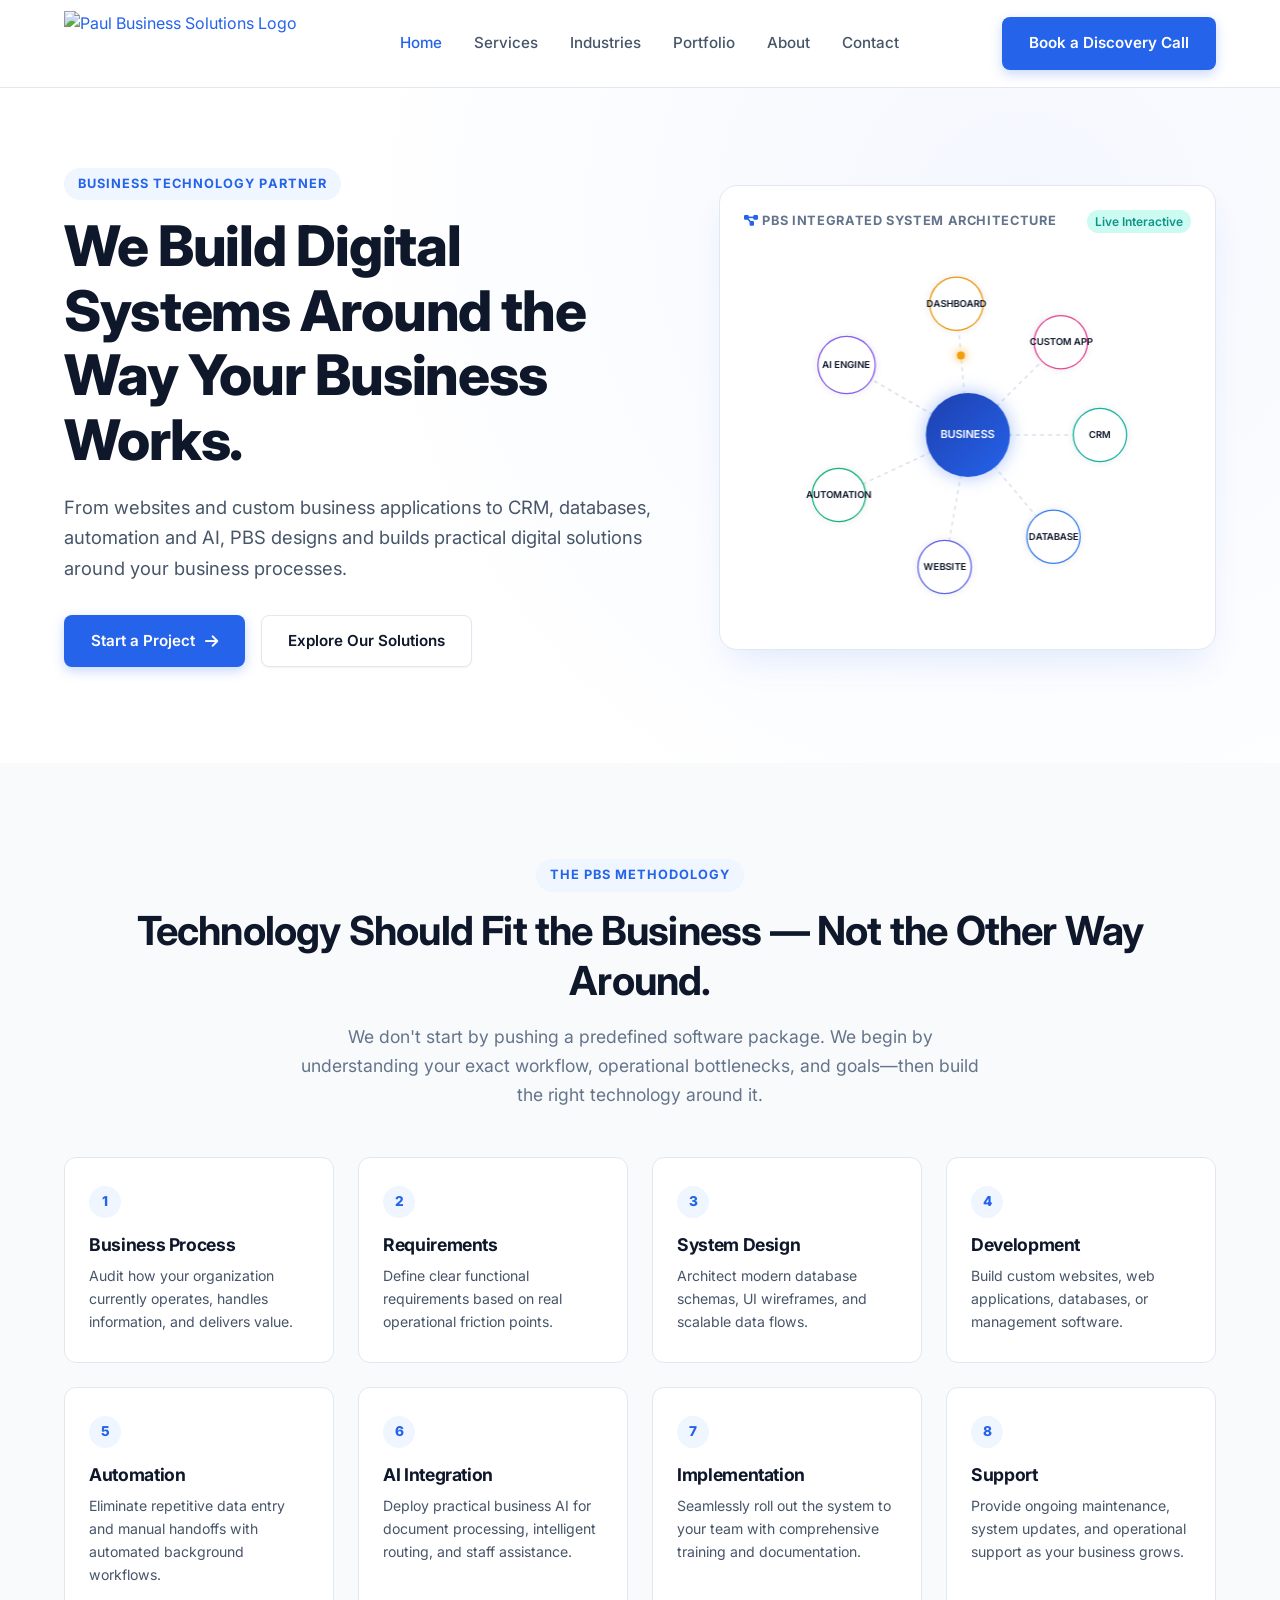
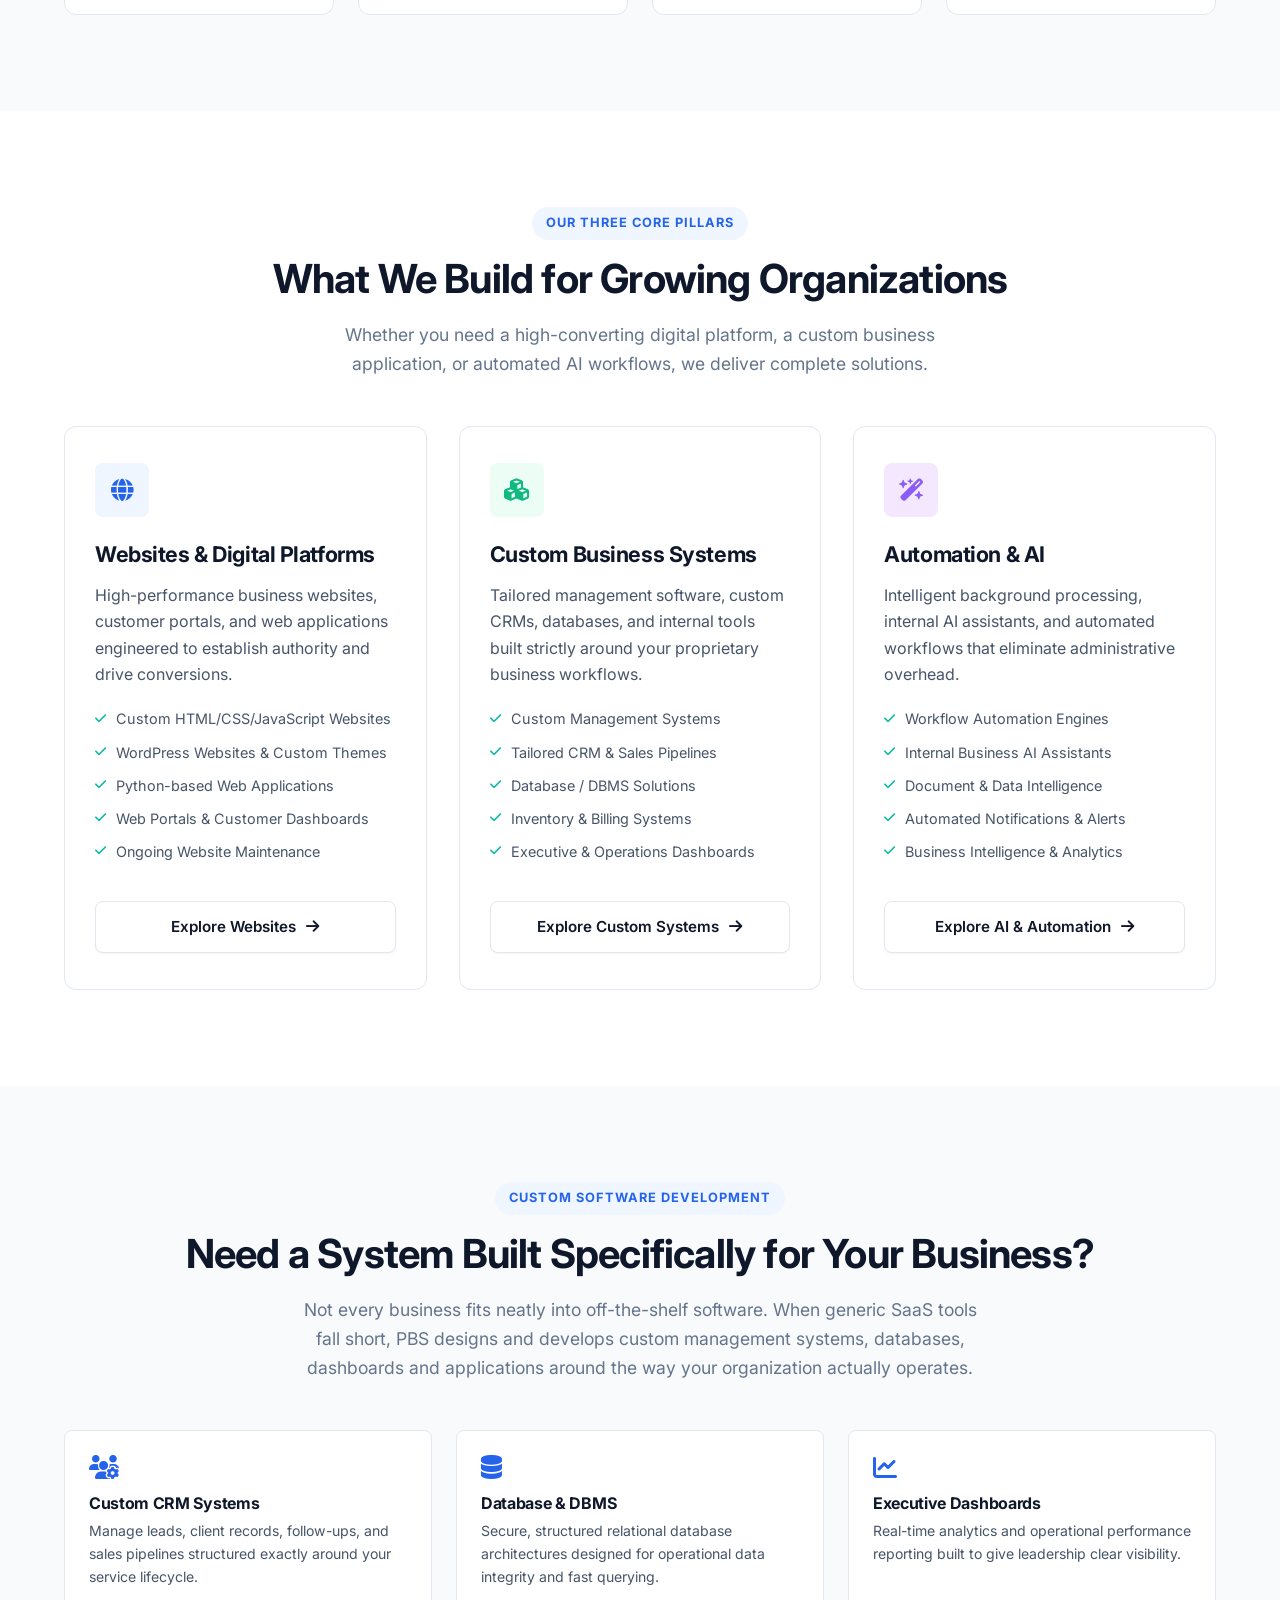
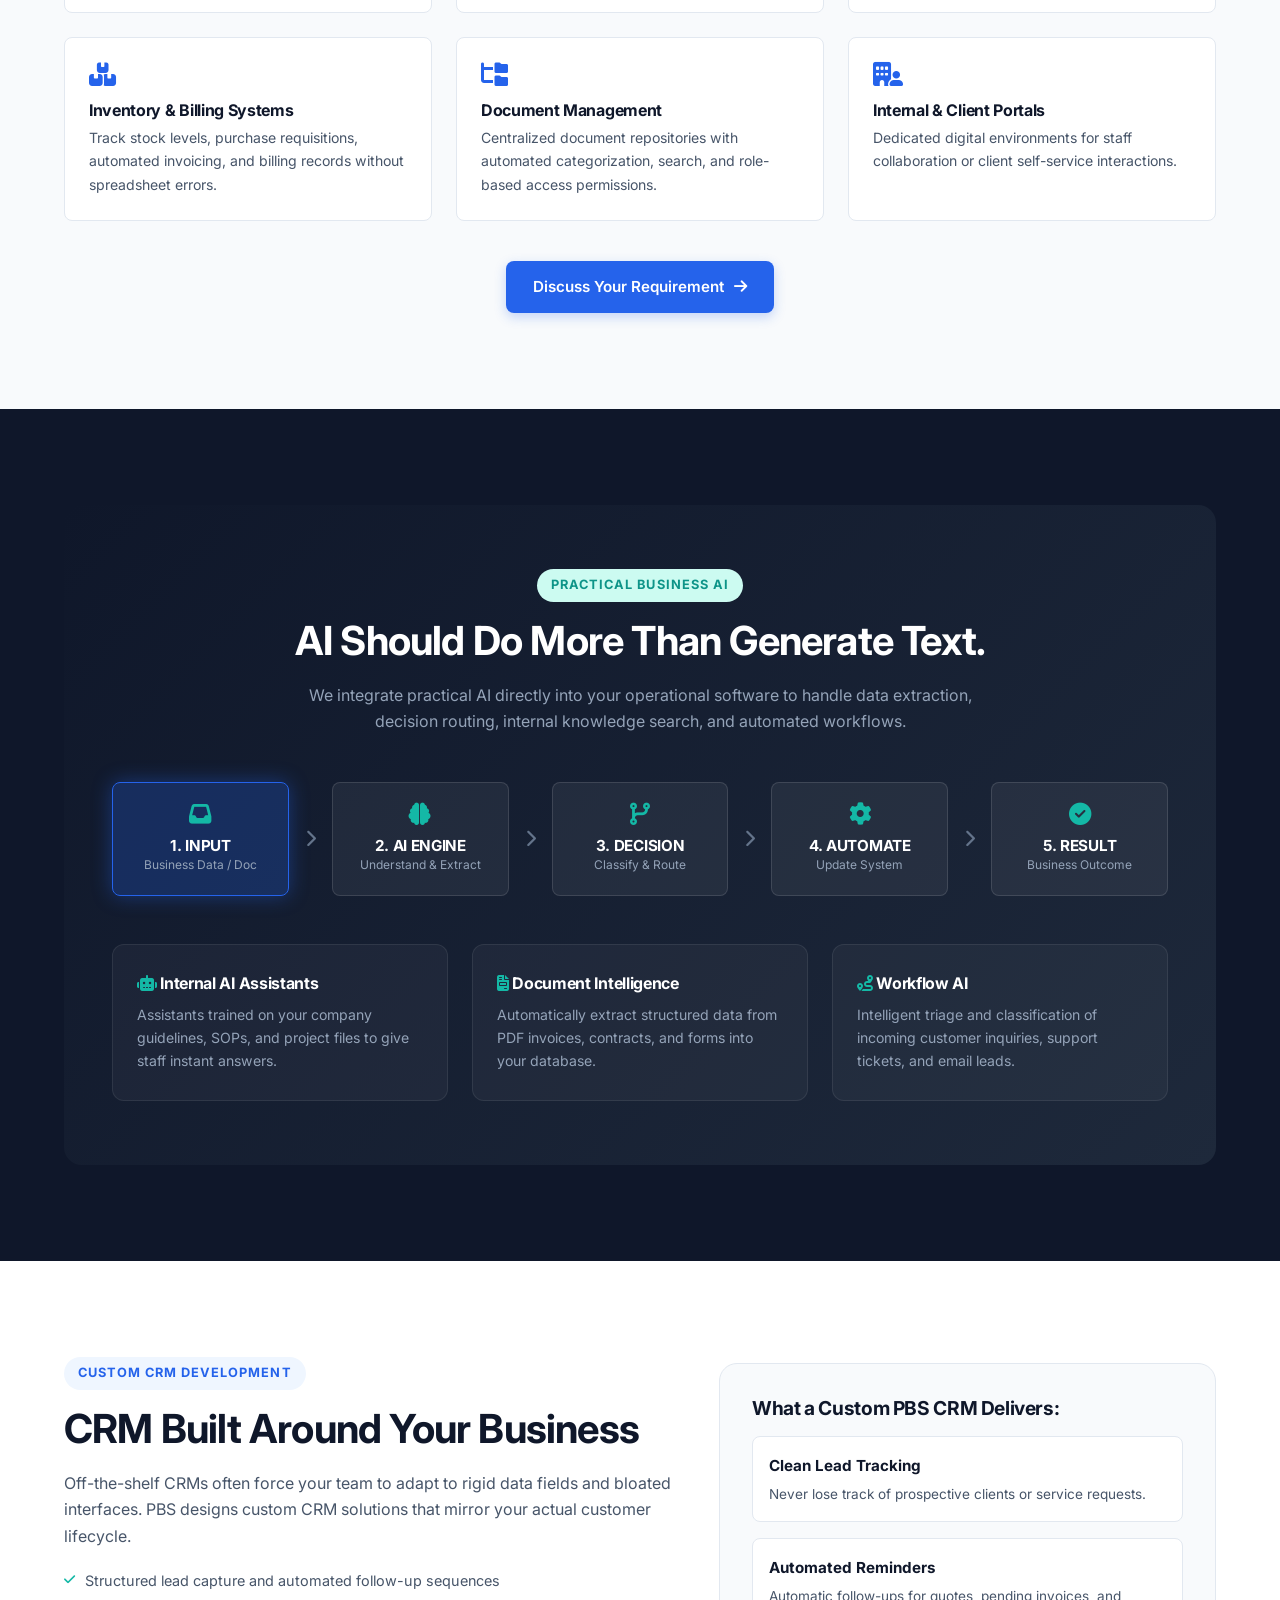
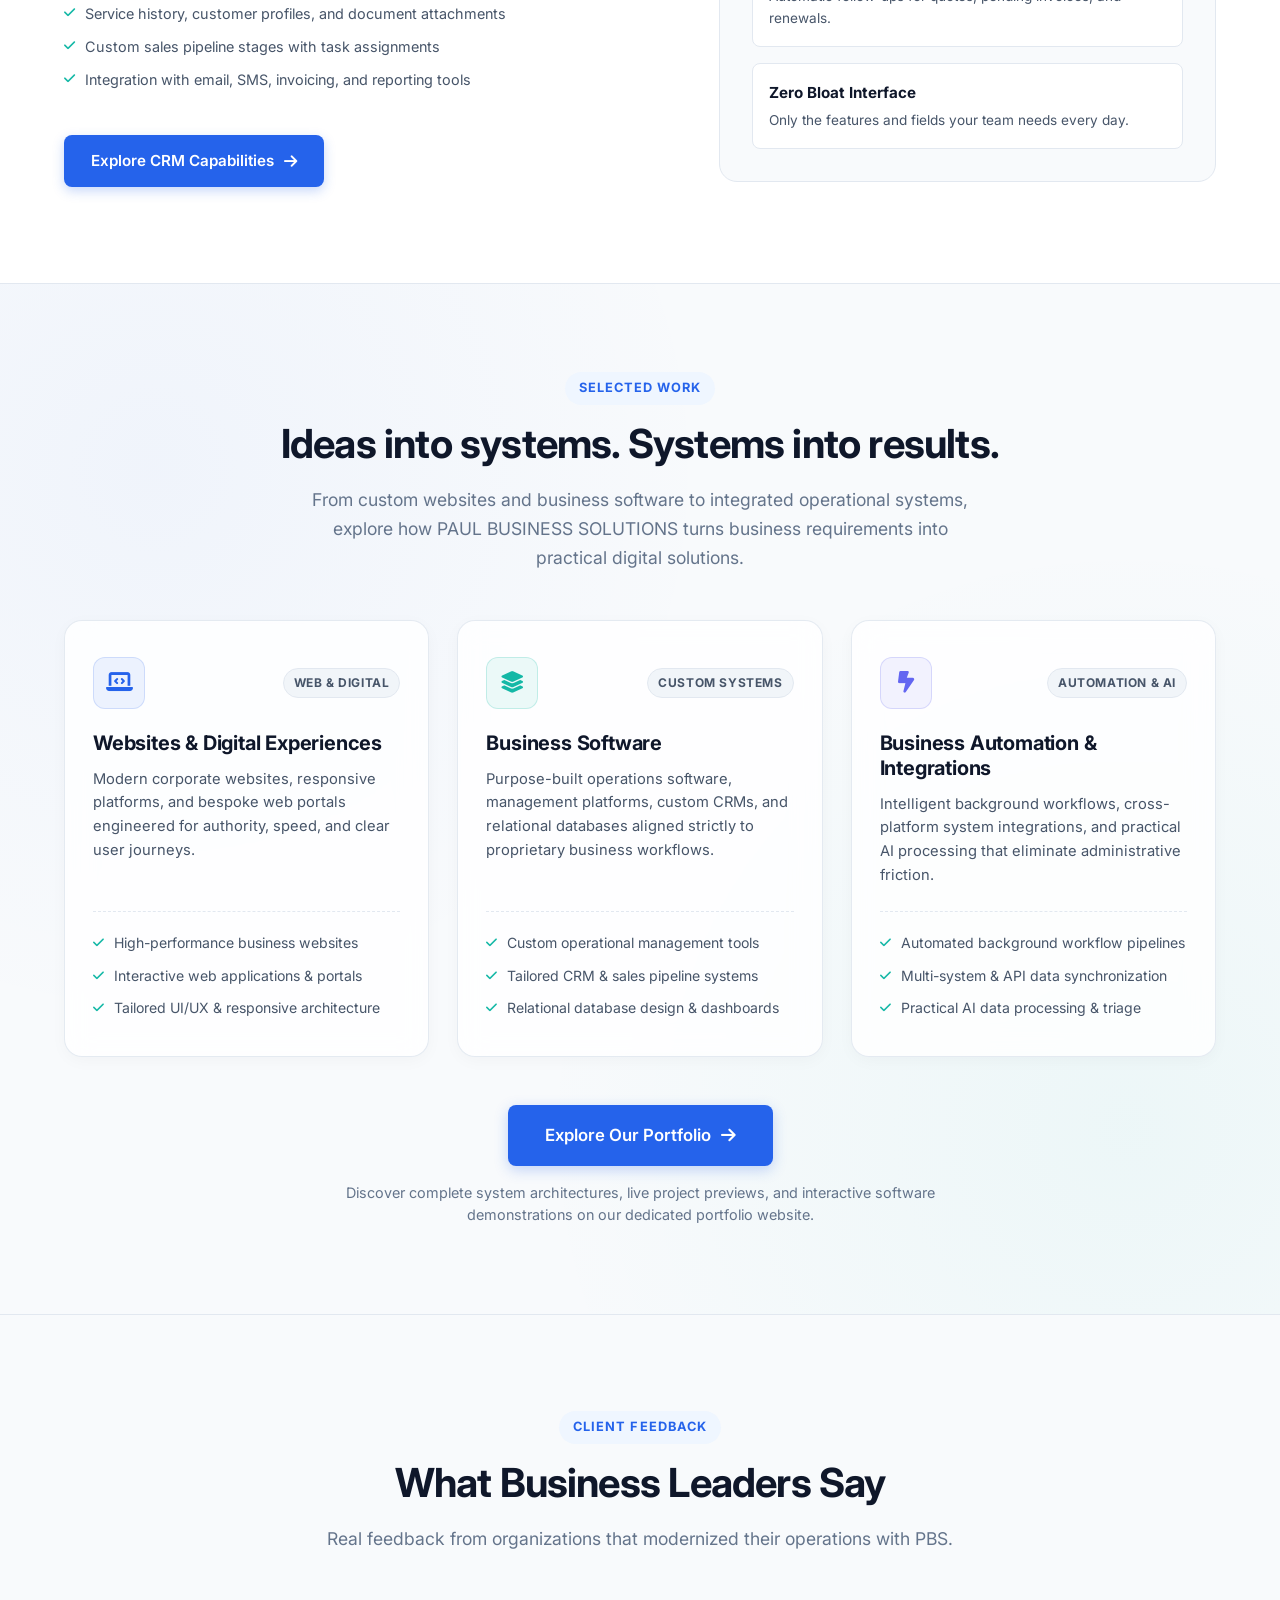
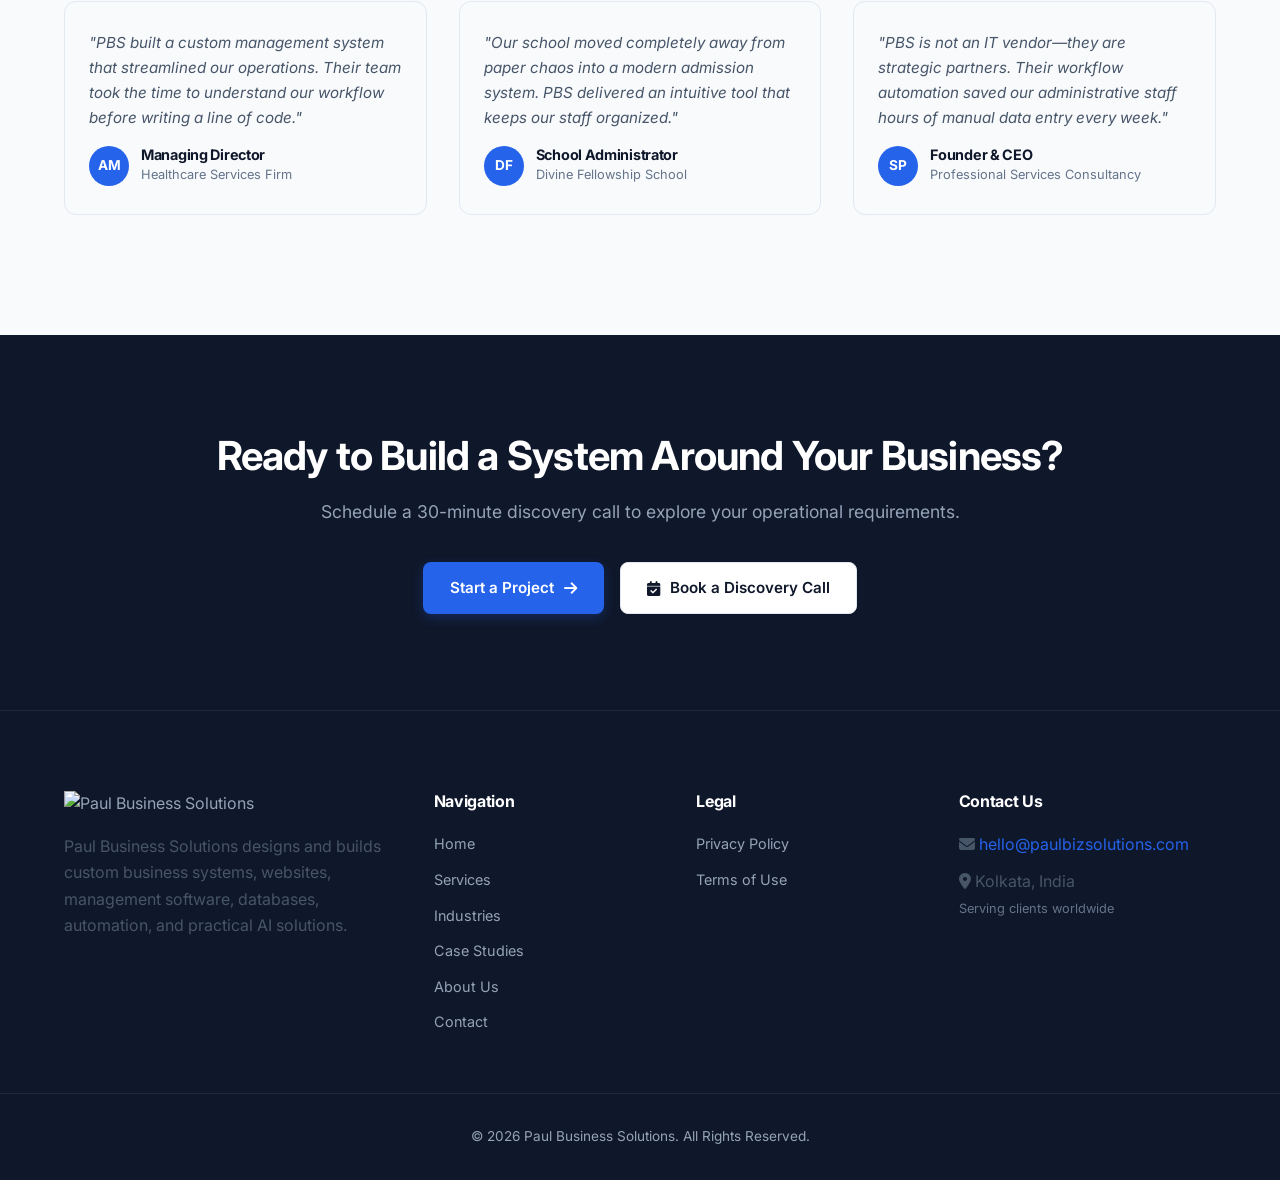
==== commit b2e33336: "Add homepage portfolio overview and update navigation to dedicated portfolio" ====
--- a/index.html
+++ b/index.html
@@ -55,7 +55,7 @@
                 <a href="index.html" class="nav-link active">Home</a>
                 <a href="services.html" class="nav-link">Services</a>
                 <a href="industries.html" class="nav-link">Industries</a>
-                <a href="case-studies.html" class="nav-link">Case Studies</a>
+                <a href="https://portfolio.paulbizsolutions.com" class="nav-link">Portfolio</a>
                 <a href="about.html" class="nav-link">About</a>
                 <a href="contact.html" class="nav-link">Contact</a>
             </nav>
@@ -71,7 +71,7 @@
             <a href="index.html" class="nav-link active">Home</a>
             <a href="services.html" class="nav-link">Services</a>
             <a href="industries.html" class="nav-link">Industries</a>
-            <a href="case-studies.html" class="nav-link">Case Studies</a>
+            <a href="https://portfolio.paulbizsolutions.com" class="nav-link">Portfolio</a>
             <a href="about.html" class="nav-link">About</a>
             <a href="contact.html" class="nav-link">Contact</a>
             <a href="#" class="btn btn-primary js-calendar-btn">Book a Discovery Call</a>
@@ -416,6 +416,78 @@
         </div>
     </section>
 
+    <!-- SELECTED WORK / OUR PORTFOLIO -->
+    <section id="portfolio" class="portfolio-overview-section">
+        <div class="container">
+            <div class="text-center">
+                <span class="section-tag">SELECTED WORK</span>
+                <h2>Ideas into systems. Systems into results.</h2>
+                <p class="section-subtitle">From custom websites and business software to integrated operational systems, explore how PAUL BUSINESS SOLUTIONS turns business requirements into practical digital solutions.</p>
+            </div>
+
+            <div class="portfolio-overview-grid">
+                <!-- Capability 1: Websites & Digital Experiences -->
+                <div class="portfolio-card reveal">
+                    <div class="portfolio-card-header">
+                        <div class="portfolio-card-icon icon-web">
+                            <i class="fa-solid fa-laptop-code"></i>
+                        </div>
+                        <span class="portfolio-pill">Web & Digital</span>
+                    </div>
+                    <h3>Websites & Digital Experiences</h3>
+                    <p class="portfolio-card-desc">Modern corporate websites, responsive platforms, and bespoke web portals engineered for authority, speed, and clear user journeys.</p>
+                    <ul class="portfolio-feature-list">
+                        <li><i class="fa-solid fa-check"></i> High-performance business websites</li>
+                        <li><i class="fa-solid fa-check"></i> Interactive web applications & portals</li>
+                        <li><i class="fa-solid fa-check"></i> Tailored UI/UX & responsive architecture</li>
+                    </ul>
+                </div>
+
+                <!-- Capability 2: Business Software -->
+                <div class="portfolio-card reveal">
+                    <div class="portfolio-card-header">
+                        <div class="portfolio-card-icon icon-software">
+                            <i class="fa-solid fa-layer-group"></i>
+                        </div>
+                        <span class="portfolio-pill">Custom Systems</span>
+                    </div>
+                    <h3>Business Software</h3>
+                    <p class="portfolio-card-desc">Purpose-built operations software, management platforms, custom CRMs, and relational databases aligned strictly to proprietary business workflows.</p>
+                    <ul class="portfolio-feature-list">
+                        <li><i class="fa-solid fa-check"></i> Custom operational management tools</li>
+                        <li><i class="fa-solid fa-check"></i> Tailored CRM & sales pipeline systems</li>
+                        <li><i class="fa-solid fa-check"></i> Relational database design & dashboards</li>
+                    </ul>
+                </div>
+
+                <!-- Capability 3: Business Automation & Integrations -->
+                <div class="portfolio-card reveal">
+                    <div class="portfolio-card-header">
+                        <div class="portfolio-card-icon icon-automation">
+                            <i class="fa-solid fa-bolt-lightning"></i>
+                        </div>
+                        <span class="portfolio-pill">Automation & AI</span>
+                    </div>
+                    <h3>Business Automation & Integrations</h3>
+                    <p class="portfolio-card-desc">Intelligent background workflows, cross-platform system integrations, and practical AI processing that eliminate administrative friction.</p>
+                    <ul class="portfolio-feature-list">
+                        <li><i class="fa-solid fa-check"></i> Automated background workflow pipelines</li>
+                        <li><i class="fa-solid fa-check"></i> Multi-system & API data synchronization</li>
+                        <li><i class="fa-solid fa-check"></i> Practical AI data processing & triage</li>
+                    </ul>
+                </div>
+            </div>
+
+            <!-- Prominent Portfolio CTA -->
+            <div class="portfolio-cta-container text-center">
+                <a href="https://portfolio.paulbizsolutions.com" class="btn btn-primary portfolio-cta-btn">
+                    Explore Our Portfolio <i class="fa-solid fa-arrow-right"></i>
+                </a>
+                <p class="portfolio-cta-subtext">Discover complete system architectures, live project previews, and interactive software demonstrations on our dedicated portfolio website.</p>
+            </div>
+        </div>
+    </section>
+
     <!-- TESTIMONIALS SECTION -->
     <section class="section-light">
         <div class="container">
--- a/assets/css/style.css
+++ b/assets/css/style.css
@@ -29,7 +29,7 @@
     --transition-fast: 0.2s cubic-bezier(0.4, 0, 0.2, 1);
     --transition-smooth: 0.35s cubic-bezier(0.16, 1, 0.3, 1);
     --font-main: 'Inter', system-ui, -apple-system, BlinkMacSystemFont, 'Segoe UI', Roboto, sans-serif;
-    --header-height: 80px;
+    --header-height: 88px;
 }
 
 *, *::before, *::after {
@@ -232,8 +232,14 @@
 }
 
 .logo img {
-    height: 42px;
+    height: 65px;
     width: auto;
+    object-fit: contain;
+    transition: transform var(--transition-fast);
+}
+
+.logo:hover img {
+    transform: scale(1.02);
 }
 
 .nav-links {
@@ -557,6 +563,217 @@
 
 .service-card {
     scroll-margin-top: calc(var(--header-height) + 20px);
+}
+
+/* ==========================================
+   10b. HOMEPAGE PORTFOLIO OVERVIEW
+   ========================================== */
+.portfolio-overview-section {
+    position: relative;
+    padding: 88px 0;
+    background: radial-gradient(circle at 12% 18%, rgba(37, 99, 235, 0.04) 0%, transparent 40%),
+                radial-gradient(circle at 88% 82%, rgba(20, 184, 166, 0.05) 0%, transparent 42%),
+                #F8FAFC;
+    border-top: 1px solid var(--border);
+    border-bottom: 1px solid var(--border);
+}
+
+.portfolio-overview-grid {
+    display: grid;
+    grid-template-columns: repeat(3, 1fr);
+    gap: 28px;
+    margin-top: 48px;
+    margin-bottom: 48px;
+}
+
+.portfolio-card {
+    background: rgba(255, 255, 255, 0.82);
+    backdrop-filter: blur(14px);
+    -webkit-backdrop-filter: blur(14px);
+    border: 1px solid rgba(226, 232, 240, 0.9);
+    border-radius: var(--radius-lg);
+    padding: 36px 28px;
+    display: flex;
+    flex-direction: column;
+    position: relative;
+    box-shadow: 0 4px 18px -2px rgba(15, 23, 42, 0.04);
+    transition: transform var(--transition-smooth), box-shadow var(--transition-smooth), border-color var(--transition-smooth), background-color var(--transition-smooth);
+    overflow: hidden;
+}
+
+.portfolio-card::before {
+    content: '';
+    position: absolute;
+    top: 0;
+    left: 0;
+    right: 0;
+    height: 3px;
+    background: linear-gradient(90deg, var(--primary), var(--accent));
+    opacity: 0;
+    transition: opacity var(--transition-fast);
+}
+
+.portfolio-card:hover {
+    transform: translateY(-6px);
+    background: rgba(255, 255, 255, 0.98);
+    border-color: rgba(20, 184, 166, 0.45);
+    box-shadow: 0 16px 32px -8px rgba(15, 23, 42, 0.08), 0 0 0 1px rgba(20, 184, 166, 0.15);
+}
+
+.portfolio-card:hover::before {
+    opacity: 1;
+}
+
+.portfolio-card-header {
+    display: flex;
+    align-items: center;
+    justify-content: space-between;
+    margin-bottom: 22px;
+}
+
+.portfolio-card-icon {
+    width: 52px;
+    height: 52px;
+    border-radius: var(--radius-md);
+    display: flex;
+    align-items: center;
+    justify-content: center;
+    font-size: 1.35rem;
+    transition: transform var(--transition-fast);
+}
+
+.portfolio-card:hover .portfolio-card-icon {
+    transform: scale(1.05);
+}
+
+.portfolio-card-icon.icon-web {
+    background: rgba(37, 99, 235, 0.08);
+    color: var(--primary);
+    border: 1px solid rgba(37, 99, 235, 0.16);
+}
+
+.portfolio-card-icon.icon-software {
+    background: rgba(20, 184, 166, 0.08);
+    color: var(--accent);
+    border: 1px solid rgba(20, 184, 166, 0.2);
+}
+
+.portfolio-card-icon.icon-automation {
+    background: rgba(99, 102, 241, 0.08);
+    color: #6366F1;
+    border: 1px solid rgba(99, 102, 241, 0.2);
+}
+
+.portfolio-pill {
+    font-size: 0.75rem;
+    font-weight: 700;
+    text-transform: uppercase;
+    letter-spacing: 0.05em;
+    padding: 4px 10px;
+    border-radius: 999px;
+    background: #F1F5F9;
+    color: var(--slate);
+    border: 1px solid var(--border);
+}
+
+.portfolio-card h3 {
+    font-size: 1.25rem;
+    margin-bottom: 12px;
+    color: var(--dark);
+    letter-spacing: -0.01em;
+}
+
+.portfolio-card-desc {
+    font-size: 0.92rem;
+    color: var(--slate);
+    line-height: 1.6;
+    margin-bottom: 24px;
+}
+
+.portfolio-feature-list {
+    list-style: none;
+    margin: auto 0 0 0;
+    padding-top: 20px;
+    border-top: 1px dashed var(--border);
+}
+
+.portfolio-feature-list li {
+    font-size: 0.88rem;
+    color: var(--slate);
+    margin-bottom: 10px;
+    display: flex;
+    align-items: center;
+    gap: 10px;
+}
+
+.portfolio-feature-list li:last-child {
+    margin-bottom: 0;
+}
+
+.portfolio-feature-list li i {
+    color: var(--accent);
+    font-size: 0.78rem;
+    flex-shrink: 0;
+}
+
+/* Portfolio CTA Box */
+.portfolio-cta-container {
+    margin-top: 8px;
+    display: flex;
+    flex-direction: column;
+    align-items: center;
+    gap: 16px;
+}
+
+.portfolio-cta-btn {
+    display: inline-flex;
+    align-items: center;
+    gap: 10px;
+    padding: 16px 36px;
+    font-size: 1.05rem;
+    font-weight: 600;
+    border-radius: var(--radius-sm);
+    box-shadow: 0 4px 14px rgba(37, 99, 235, 0.25);
+    text-decoration: none;
+}
+
+.portfolio-cta-btn:hover {
+    box-shadow: 0 8px 24px rgba(37, 99, 235, 0.35);
+    transform: translateY(-2px);
+}
+
+.portfolio-cta-subtext {
+    font-size: 0.9rem;
+    color: var(--secondary);
+    max-width: 620px;
+    line-height: 1.55;
+    margin: 0 auto;
+}
+
+/* Responsive adjustments for portfolio */
+@media (max-width: 1024px) {
+    .portfolio-overview-grid {
+        grid-template-columns: repeat(2, 1fr);
+    }
+}
+
+@media (max-width: 768px) {
+    .portfolio-overview-section {
+        padding: 64px 0;
+    }
+    .portfolio-overview-grid {
+        grid-template-columns: 1fr;
+        gap: 20px;
+        margin-top: 36px;
+        margin-bottom: 36px;
+    }
+    .portfolio-card {
+        padding: 28px 22px;
+    }
+    .portfolio-cta-btn {
+        width: 100%;
+        justify-content: center;
+    }
 }
 
 /* 11. CASE STUDIES & TESTIMONIALS */
@@ -714,7 +931,9 @@
 }
 
 .footer-logo {
-    height: 38px;
+    height: 60px;
+    width: auto;
+    object-fit: contain;
     margin-bottom: 16px;
 }
 
@@ -798,6 +1017,12 @@
 }
 
 @media (max-width: 768px) {
+    .logo img {
+        height: 54px;
+    }
+    .footer-logo {
+        height: 50px;
+    }
     .nav-links, .nav-container .btn {
         display: none;
     }
